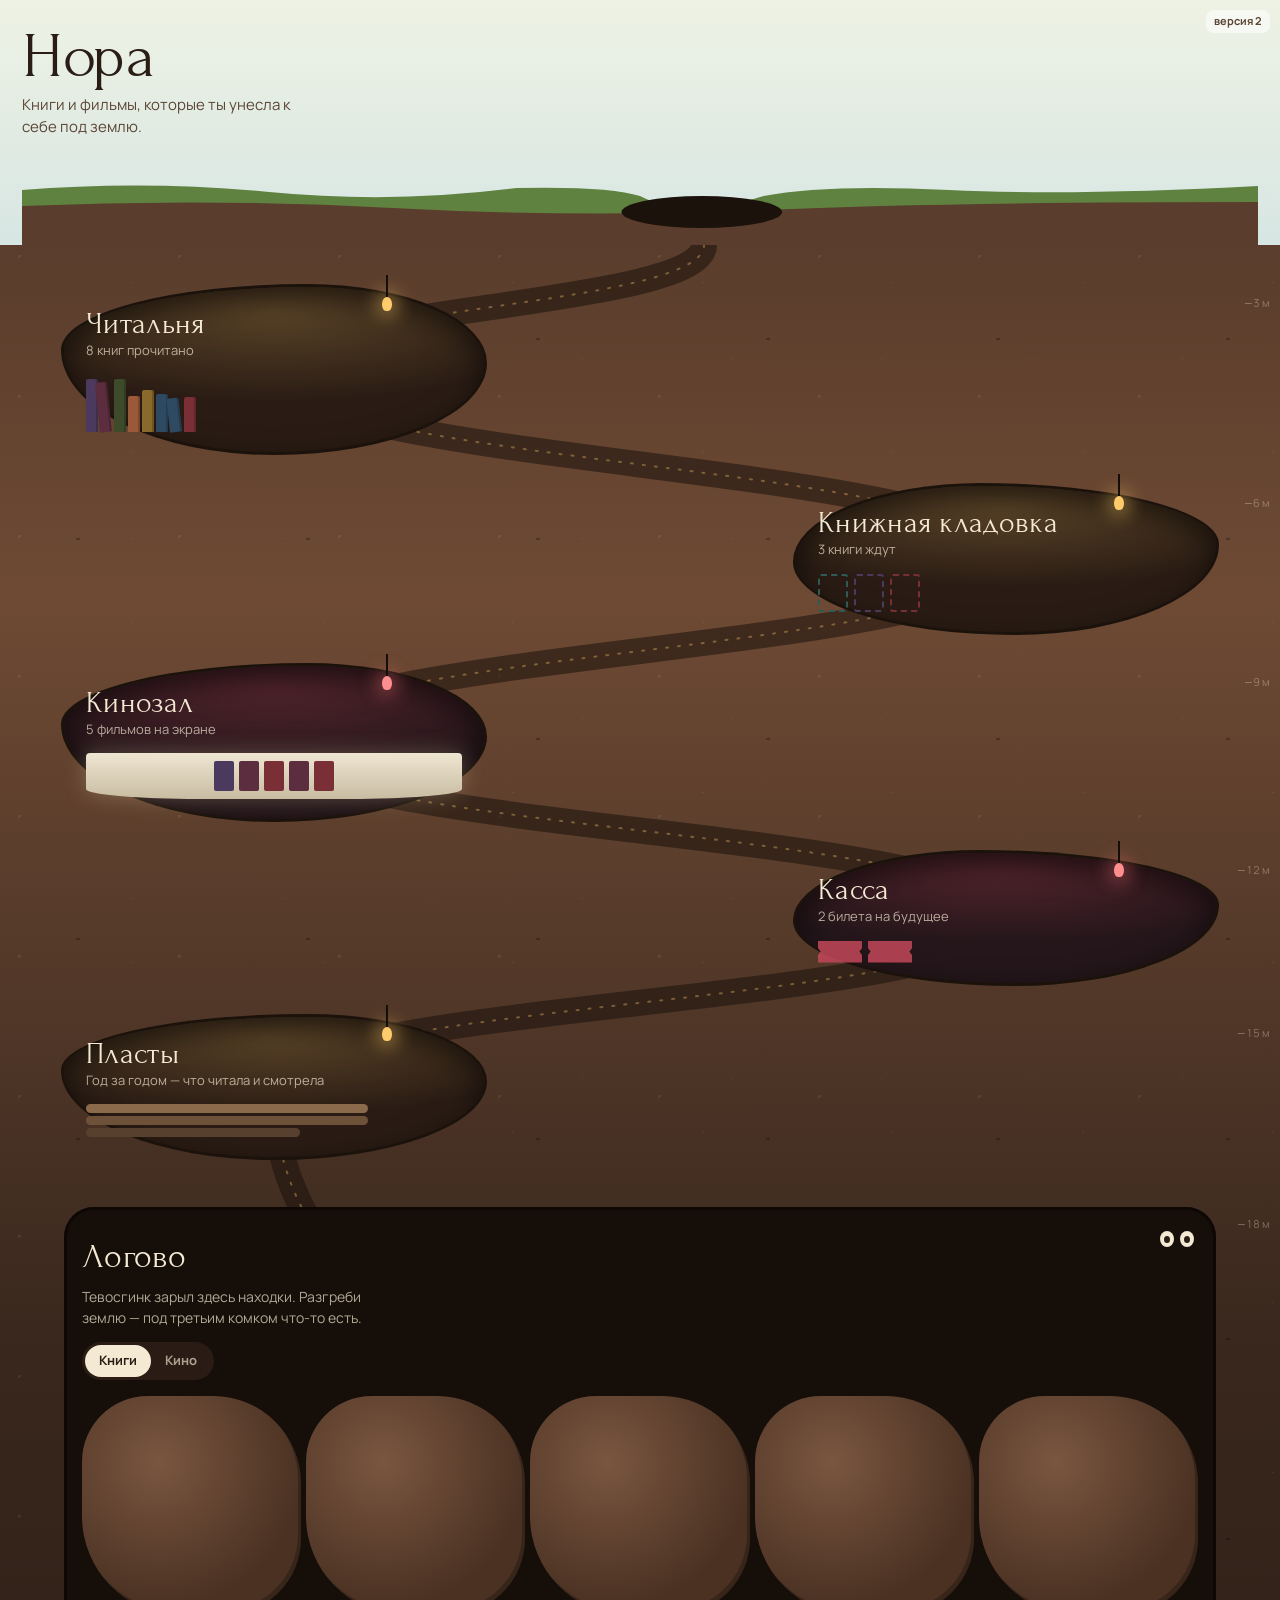
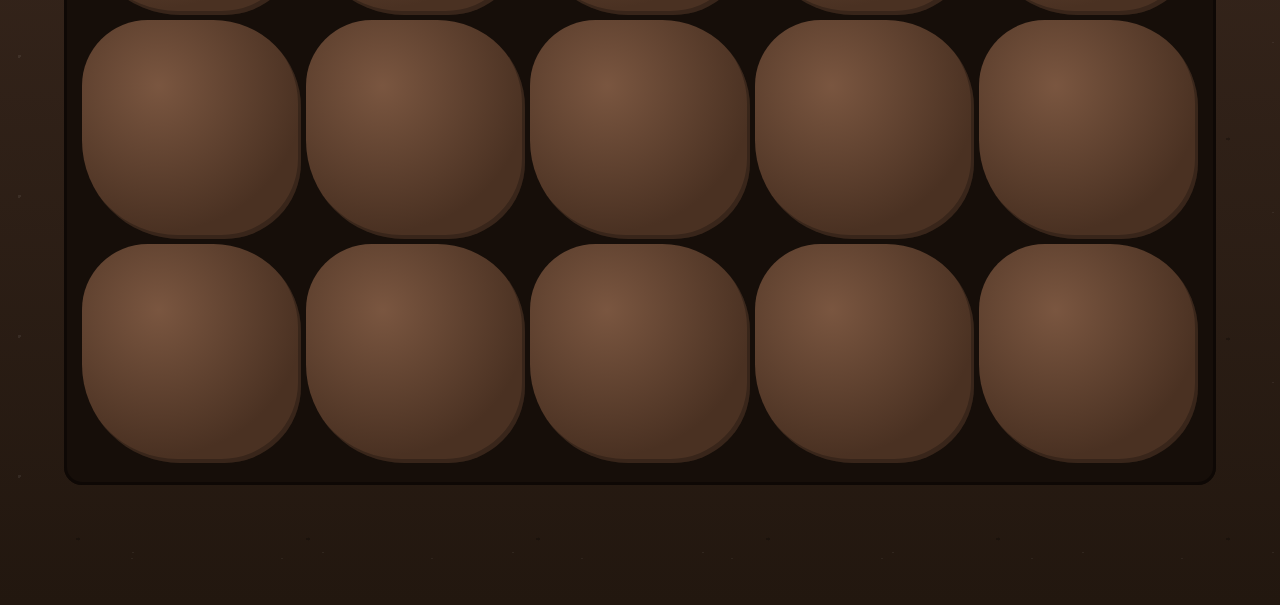
==== v2/index.html @ cdf0bb3c "Пробная вторая версия «Норы» (папка v2, удаляется целиком) Co-Authored-By: Claude Opus 5.5 <noreply@" ====
<!doctype html>
<html lang="ru">
<head>
<meta charset="utf-8">
<meta name="viewport" content="width=device-width,initial-scale=1,viewport-fit=cover">
<title>Нора — вторая версия</title>
<script src="https://telegram.org/js/telegram-web-app.js"></script>
<!--
  ВТОРАЯ ВЕРСИЯ «НОРЫ» — отдельный пробный вид.
  Вся версия живёт в папке v2/ и ничего не берёт из основного приложения, кроме шрифтов.
  Если не понравится — просто удалить папку v2 целиком.
-->
<style>
@font-face{font-family:'Forum';font-display:swap;src:url(../fonts/forum-cyrillic-400-normal.woff2) format('woff2');unicode-range:U+0301,U+0400-045F,U+0490-0491,U+04B0-04B1,U+2116}
@font-face{font-family:'Forum';font-display:swap;src:url(../fonts/forum-latin-400-normal.woff2) format('woff2');unicode-range:U+0000-00FF,U+2000-206F}
@font-face{font-family:'Manrope';font-weight:400;font-display:swap;src:url(../fonts/manrope-cyrillic-400-normal.woff2) format('woff2');unicode-range:U+0400-045F}
@font-face{font-family:'Manrope';font-weight:400;font-display:swap;src:url(../fonts/manrope-latin-400-normal.woff2) format('woff2');unicode-range:U+0000-00FF,U+2000-206F}
@font-face{font-family:'Manrope';font-weight:600;font-display:swap;src:url(../fonts/manrope-cyrillic-600-normal.woff2) format('woff2');unicode-range:U+0400-045F}
@font-face{font-family:'Manrope';font-weight:600;font-display:swap;src:url(../fonts/manrope-latin-600-normal.woff2) format('woff2');unicode-range:U+0000-00FF,U+2000-206F}
@font-face{font-family:'Manrope';font-weight:700;font-display:swap;src:url(../fonts/manrope-cyrillic-700-normal.woff2) format('woff2');unicode-range:U+0400-045F}
@font-face{font-family:'Manrope';font-weight:700;font-display:swap;src:url(../fonts/manrope-latin-700-normal.woff2) format('woff2');unicode-range:U+0000-00FF,U+2000-206F}

:root{
  --sky:#D7E6E3; --sky2:#EEF2E4; --grass:#5F8240; --grass2:#7FA155;
  --top:#5A3D2C; --clay:#6E4A34; --loam:#3A281E; --deep:#22170F;
  --lamp:#FFCB6B; --paper:#F4E9D3; --ink:#2A1D16; --ink2:#5C4636; --mute:#8C7461;
  --moss:#7C9A55; --reel:#C2475A; --line:rgba(244,233,211,.18);
}
*{box-sizing:border-box}
html,body{margin:0;background:var(--deep);color:var(--paper)}
body{font-family:'Manrope',system-ui,sans-serif;font-size:15px;line-height:1.5;-webkit-tap-highlight-color:transparent;overflow-x:hidden}
button{font:inherit;color:inherit;cursor:pointer}
button:focus-visible{outline:2px solid var(--lamp);outline-offset:3px}
h1,h2,h3{font-family:'Forum',Georgia,serif;font-weight:400;margin:0;letter-spacing:.01em}

/* ---------- поверхность ---------- */
.surface{position:relative;padding:calc(28px + env(safe-area-inset-top,0px)) 22px 0;background:linear-gradient(var(--sky2),var(--sky));color:var(--ink);overflow:hidden}
.surface h1{font-size:64px;line-height:.9}
.surface p{margin:8px 0 0;max-width:30ch;color:var(--ink2)}
.hole{position:relative;height:96px;margin-top:10px}
.hole svg{position:absolute;left:0;right:0;bottom:-1px;width:100%;height:100%}

/* ---------- грунт и тоннель ---------- */
.soil{position:relative;padding:8px 0 120px;background:
  radial-gradient(3px 3px at 12% 8%,rgba(255,255,255,.07) 50%,transparent 51%),
  radial-gradient(2px 2px at 70% 22%,rgba(255,255,255,.06) 50%,transparent 51%),
  radial-gradient(4px 3px at 34% 47%,rgba(0,0,0,.25) 50%,transparent 51%),
  radial-gradient(2px 2px at 88% 63%,rgba(255,255,255,.05) 50%,transparent 51%),
  linear-gradient(var(--top) 0,var(--clay) 18%,var(--loam) 55%,var(--deep) 100%);
  background-size:160px 140px,190px 170px,230px 200px,150px 180px,100% 100%}
.tunnel{position:absolute;inset:0;width:100%;height:100%;pointer-events:none}
.tunnel path{fill:none;stroke:#1B120C;stroke-width:26;stroke-linecap:round;opacity:.55}
.tunnel path.glow{stroke:var(--lamp);stroke-width:2;stroke-dasharray:2 10;opacity:.35}
.depth{position:absolute;right:10px;font-size:11px;color:rgba(244,233,211,.35);font-variant-numeric:tabular-nums}

.room{position:relative;display:block;width:min(84%,420px);margin:34px 0;border:none;padding:22px 22px 20px;text-align:left;color:var(--paper);
  background:radial-gradient(120% 90% at 50% 15%,rgba(255,203,107,.22),transparent 60%),#2A1C14;
  border-radius:58% 42% 50% 50% / 38% 46% 54% 62%;box-shadow:inset 0 10px 30px rgba(0,0,0,.55),0 0 0 3px #1B120C}
.room:nth-of-type(odd){margin-left:5%}
.room:nth-of-type(even){margin-left:auto;margin-right:5%;border-radius:44% 56% 48% 52% / 52% 40% 60% 48%}
.room:active{transform:scale(.985)}
.room h2{font-size:30px;line-height:1}
.room .sub{font-size:13px;color:rgba(244,233,211,.7);margin-top:2px}
.lamp{position:absolute;top:10px;right:22%;width:10px;height:14px;border-radius:50% 50% 45% 45%;background:var(--lamp);box-shadow:0 0 18px 6px rgba(255,203,107,.45)}
.lamp::before{content:"";position:absolute;left:4px;top:-22px;width:2px;height:22px;background:#140D08}
.room.films{background:radial-gradient(120% 90% at 50% 15%,rgba(194,71,90,.28),transparent 60%),#24161A}
.room.films .lamp{background:#FF8E8E;box-shadow:0 0 18px 6px rgba(255,120,120,.4)}

/* содержимое комнат в миниатюре */
.pile{display:flex;align-items:flex-end;gap:2px;height:58px;margin-top:14px}
.pile i{display:block;width:12px;border-radius:2px 2px 0 0;box-shadow:inset -2px 0 0 rgba(0,0,0,.2)}
.pile i:nth-child(5n+2){transform:rotate(-6deg);transform-origin:bottom}
.crates{display:flex;gap:6px;margin-top:14px}
.crates i{display:block;width:30px;height:38px;border-radius:3px;border:2px dashed rgba(244,233,211,.35)}
.screen{margin-top:14px;height:46px;border-radius:4px 4px 30% 30%/4px 4px 10px 10px;background:linear-gradient(#EFE6D2,#C8BCA2);box-shadow:0 0 22px rgba(255,236,190,.25);display:flex;align-items:center;justify-content:center;gap:5px}
.screen i{display:block;width:20px;height:30px;border-radius:2px}
.tickets{display:flex;gap:6px;margin-top:14px}
.tickets i{display:block;width:44px;height:22px;background:var(--reel);opacity:.85;clip-path:polygon(0 0,100% 0,100% 35%,94% 50%,100% 65%,100% 100%,0 100%,0 65%,6% 50%,0 35%)}
.strata{margin-top:14px;display:grid;gap:3px}
.strata i{display:block;height:9px;border-radius:5px}

/* ---------- логово / раскопки ---------- */
.den{position:relative;margin:50px 5% 0;padding:24px 18px 22px;border-radius:30px 30px 18px 18px;background:#160E09;box-shadow:inset 0 0 0 3px #0E0805}
.den h2{font-size:34px}
.den p{margin:4px 0 0;color:rgba(244,233,211,.7);font-size:14px;max-width:34ch}
.dig-mode{display:inline-flex;margin-top:14px;border-radius:20px;background:#2A1C14;padding:3px}
.dig-mode button{border:none;background:none;padding:6px 14px;border-radius:17px;font-size:13px;font-weight:700;color:rgba(244,233,211,.65)}
.dig-mode button.on{background:var(--paper);color:var(--ink)}
.ground{display:grid;grid-template-columns:repeat(5,1fr);gap:5px;margin-top:16px}
.clod{aspect-ratio:1;border:none;border-radius:30% 40% 35% 45%;background:radial-gradient(circle at 35% 30%,#7A5640,#4A3122 70%);box-shadow:inset -3px -4px 0 rgba(0,0,0,.25);transition:transform .2s,opacity .35s}
.clod:active{transform:scale(.9)}
.clod.gone{opacity:0;transform:scale(.4) rotate(25deg);pointer-events:none}
.eyes{position:absolute;right:22px;top:24px;display:flex;gap:6px}
.eyes span{width:14px;height:16px;border-radius:50%;background:var(--paper);position:relative;animation:blink 5s infinite}
.eyes span::after{content:"";position:absolute;width:6px;height:7px;border-radius:50%;background:var(--ink);left:4px;top:5px}
@keyframes blink{0%,92%,100%{transform:scaleY(1)}95%{transform:scaleY(.1)}}
.find{margin-top:16px;border-radius:14px;background:var(--paper);color:var(--ink);padding:16px;display:none}
.find.on{display:block;animation:rise .45s cubic-bezier(.2,1.4,.4,1)}
@keyframes rise{from{transform:translateY(30px);opacity:0}to{transform:none;opacity:1}}
.find .k{font-size:12px;color:var(--mute);font-weight:600}
.find h3{font-size:26px;line-height:1.1;margin-top:4px}
.find .who{color:var(--ink2);font-size:14px}
.find .why{margin-top:8px;font-size:14px}
.row{display:flex;gap:8px;margin-top:14px;flex-wrap:wrap}
.btn{border:none;border-radius:12px;padding:11px 14px;font-weight:700;font-size:14px;background:var(--ink);color:var(--paper);flex:1}
.btn.ghost{background:transparent;color:var(--ink);box-shadow:inset 0 0 0 1.5px var(--ink)}

/* ---------- открытая комната ---------- */
.inside{position:fixed;inset:0;z-index:20;background:#1E140E;color:var(--paper);overflow-y:auto;clip-path:circle(0 at var(--cx,50%) var(--cy,50%));transition:clip-path .5s cubic-bezier(.6,0,.3,1);padding:calc(18px + env(safe-area-inset-top,0px)) 20px 60px}
.inside.on{clip-path:circle(150% at var(--cx,50%) var(--cy,50%))}
.inside.films{background:#1D1215}
.back{border:none;background:none;color:var(--lamp);font-weight:700;padding:6px 0;font-size:14px}
.inside h2{font-size:46px;line-height:1;margin-top:10px}
.inside .sub{color:rgba(244,233,211,.65);margin-top:4px}
.items{margin-top:20px;display:grid;gap:10px}
.item{display:flex;gap:14px;align-items:center;border:none;width:100%;text-align:left;background:rgba(244,233,211,.06);border-radius:12px;padding:10px;color:var(--paper)}
.item .c{flex:none;width:40px;height:58px;border-radius:3px;display:flex;align-items:flex-end;justify-content:center;padding-bottom:5px;font-family:'Forum',serif;font-size:10px;color:rgba(255,255,255,.85)}
.item b{display:block;font-weight:600;line-height:1.25}
.item small{color:rgba(244,233,211,.6)}
.item .r{margin-left:auto;font-family:'Forum',serif;font-size:24px;color:var(--lamp);flex:none}
.add{display:flex;gap:8px;margin-top:18px}
.add input{flex:1;min-width:0;border:none;border-radius:12px;padding:12px 14px;font:inherit;background:rgba(244,233,211,.1);color:var(--paper)}
.add input::placeholder{color:rgba(244,233,211,.45)}
.add button{border:none;border-radius:12px;padding:0 16px;background:var(--lamp);color:var(--ink);font-weight:700}
.years{margin-top:22px;display:grid;gap:8px}
.year{border-radius:12px;padding:12px 14px;display:flex;justify-content:space-between;align-items:baseline;gap:10px}
.year b{font-family:'Forum',serif;font-size:28px;font-weight:400}
.year span{font-size:13px;opacity:.85;text-align:right}
.toast{position:fixed;left:50%;bottom:calc(24px + env(safe-area-inset-bottom,0px));transform:translate(-50%,40px);opacity:0;background:var(--paper);color:var(--ink);padding:10px 16px;border-radius:12px;font-weight:600;font-size:14px;transition:.3s;z-index:40;max-width:86vw;text-align:center}
.toast.on{transform:translate(-50%,0);opacity:1}
.v2tag{position:fixed;right:10px;top:calc(10px + env(safe-area-inset-top,0px));z-index:5;font-size:11px;font-weight:700;color:var(--ink2);background:rgba(255,255,255,.55);padding:3px 8px;border-radius:8px}
@media (prefers-reduced-motion:reduce){*{animation:none!important;transition:none!important}}
</style>
</head>
<body>
<span class="v2tag">версия 2</span>

<header class="surface">
  <h1>Нора</h1>
  <p>Книги и фильмы, которые ты унесла к себе под землю.</p>
  <div class="hole"><svg viewBox="0 0 400 96" preserveAspectRatio="none" aria-hidden="true">
    <path d="M0 40 Q40 30 80 42 T160 38 Q190 36 200 46 Q215 70 240 46 Q260 34 300 40 T400 36 V96 H0Z" fill="var(--grass)"/>
    <path d="M0 56 Q60 48 120 58 T240 60 T400 52 V96 H0Z" fill="var(--top)"/>
    <ellipse cx="220" cy="62" rx="26" ry="16" fill="#1B120C"/>
  </svg></div>
</header>

<main class="soil" id="soil">
  <svg class="tunnel" id="tunnel" aria-hidden="true"></svg>
  <button class="room" data-room="read"><span class="lamp"></span><h2>Читальня</h2><div class="sub" id="readSub"></div><div class="pile" id="readPile"></div></button>
  <button class="room" data-room="wantB"><span class="lamp"></span><h2>Книжная кладовка</h2><div class="sub" id="wantBSub"></div><div class="crates" id="wantBMini"></div></button>
  <button class="room films" data-room="seen"><span class="lamp"></span><h2>Кинозал</h2><div class="sub" id="seenSub"></div><div class="screen" id="seenMini"></div></button>
  <button class="room films" data-room="wantF"><span class="lamp"></span><h2>Касса</h2><div class="sub" id="wantFSub"></div><div class="tickets" id="wantFMini"></div></button>
  <button class="room" data-room="strata"><span class="lamp"></span><h2>Пласты</h2><div class="sub">Год за годом — что читала и смотрела</div><div class="strata" id="strataMini"></div></button>

  <section class="den" aria-label="Логово Тевосгинка">
    <div class="eyes" aria-hidden="true"><span></span><span></span></div>
    <h2>Логово</h2>
    <p>Тевосгинк зарыл здесь находки. Разгреби землю — под третьим комком что-то есть.</p>
    <div class="dig-mode" role="tablist"><button data-dig="book" class="on">Книги</button><button data-dig="film">Кино</button></div>
    <div class="ground" id="ground"></div>
    <div class="find" id="find"></div>
  </section>
</main>

<div class="inside" id="inside" role="dialog" aria-modal="true"></div>
<div class="toast" id="toast"></div>

<script>
const TG=window.Telegram&&Telegram.WebApp&&Telegram.WebApp.initData?Telegram.WebApp:null;
if(TG){try{TG.ready();TG.expand();TG.setHeaderColor&&TG.setHeaderColor("#EEF2E4");TG.setBackgroundColor&&TG.setBackgroundColor("#22170F")}catch(e){}}
const $=s=>document.querySelector(s);
const esc=s=>String(s??"").replace(/[&<>"]/g,c=>({"&":"&amp;","<":"&lt;",">":"&gt;",'"':"&quot;"}[c]));
const haptic=t=>{try{TG&&TG.HapticFeedback.impactOccurred(t||"light")}catch(e){}};
const toast=t=>{const el=$("#toast");el.textContent=t;el.classList.add("on");clearTimeout(toast.t);toast.t=setTimeout(()=>el.classList.remove("on"),2000)};
const COLORS=["#3F5D3A","#7A2E35","#2E4A63","#8A6A2C","#4C3A5E","#2F5B57","#9A5A3A","#5C2C3F","#3E4B2A"];
const col=s=>{let h=0;for(const ch of s)h=(h*31+ch.charCodeAt(0))>>>0;return COLORS[h%COLORS.length]};

// ---------- пример данных (отдельно от основного приложения) ----------
const SAMPLE={
  read:[{t:"Анна Каренина",a:"Лев Толстой",y:2024,r:10},{t:"Грозовой перевал",a:"Эмили Бронте",y:2024,r:9},{t:"Тонкая работа",a:"Сара Уотерс",y:2025,r:9},
        {t:"Норвежский лес",a:"Харуки Мураками",y:2025,r:7},{t:"Убийство в «Восточном экспрессе»",a:"Агата Кристи",y:2025,r:8},{t:"Правда о деле Гарри Квеберта",a:"Жоэль Диккер",y:2026,r:8},
        {t:"Преступление и наказание",a:"Фёдор Достоевский",y:2026,r:10},{t:"Ребекка",a:"Дафна дю Морье",y:2026,r:8}],
  wantB:[{t:"Тайная история",a:"Донна Тартт"},{t:"Сто лет одиночества",a:"Габриэль Гарсиа Маркес"},{t:"Маленькая жизнь",a:"Ханья Янагихара"}],
  seen:[{t:"Унесённые призраками",a:"Хаяо Миядзаки",y:2024,r:10},{t:"Паразиты",a:"Пон Чжун Хо",y:2025,r:9},{t:"Сталкер",a:"Андрей Тарковский",y:2025,r:9},
        {t:"Идеальные дни",a:"Вим Вендерс",y:2026,r:8},{t:"Анатомия падения",a:"Жюстин Трие",y:2026,r:8}],
  wantF:[{t:"Солнце моё",a:"Шарлотта Уэллс"},{t:"Прошлые жизни",a:"Селин Сон"}]
};
const POOL={
  book:[{t:"Дом, в котором…",a:"Мариам Петросян",w:"Если хочется пропасть в другом мире на месяц."},{t:"Ночь нежна",a:"Фрэнсис Скотт Фицджеральд",w:"Красиво и грустно, как вечер на Ривьере."},
        {t:"Лавр",a:"Евгений Водолазкин",w:"Тихая большая книга о любви и вине."},{t:"Джейн Эйр",a:"Шарлотта Бронте",w:"Раз «Грозовой перевал» на десятку — сестра не подведёт."},
        {t:"Бархатные коготки",a:"Сара Уотерс",w:"Ещё Уотерс: викторианский Лондон и смелая героиня."},{t:"Кафка на пляже",a:"Харуки Мураками",w:"Мураками постраннее «Норвежского леса»."},
        {t:"Исчезновение Стефани Мейлер",a:"Жоэль Диккер",w:"Новая загадка от автора «Гарри Квеберта»."},{t:"Мастер и Маргарита",a:"Михаил Булгаков",w:"Чтобы перечитывать каждые пять лет."}],
  film:[{t:"Ходячий замок",a:"Хаяо Миядзаки",w:"Ещё один вечер у Миядзаки."},{t:"Воспоминания о убийстве",a:"Пон Чжун Хо",w:"Ранний Пон Чжун Хо — мрачный и смешной."},
        {t:"Солярис",a:"Андрей Тарковский",w:"Раз «Сталкер» зашёл — следующий шаг."},{t:"Аритмия",a:"Борис Хлебников",w:"Честное русское кино без пафоса."},
        {t:"Дрянь в рубашке",a:"Се Сунь",w:"В России не выходил — тайваньская комедия о взрослении."},{t:"Портрет девушки в огне",a:"Селин Сьямма",w:"Медленно, красиво, на долгую память."}]
};
let D;try{D=JSON.parse(localStorage.getItem("nora2"))}catch(e){}
if(!D||!D.read)D=JSON.parse(JSON.stringify(SAMPLE));
const save=()=>{try{localStorage.setItem("nora2",JSON.stringify(D))}catch(e){}};

// ---------- миниатюры комнат ----------
const plural=(n,a,b,c)=>{const m=n%10,h=n%100;return m===1&&h!==11?a:m>=2&&m<=4&&(h<12||h>14)?b:c};
function draw(){
  $("#readSub").textContent=D.read.length+" "+plural(D.read.length,"книга","книги","книг")+" прочитано";
  $("#readPile").innerHTML=D.read.map(b=>`<i style="height:${34+((b.t.length*7)%24)}px;background:${col(b.t)}"></i>`).join("");
  $("#wantBSub").textContent=D.wantB.length?D.wantB.length+" "+plural(D.wantB.length,"книга ждёт","книги ждут","книг ждут"):"Пусто — загляни в логово";
  $("#wantBMini").innerHTML=D.wantB.slice(0,6).map(b=>`<i style="border-color:${col(b.t)}"></i>`).join("");
  $("#seenSub").textContent=D.seen.length+" "+plural(D.seen.length,"фильм","фильма","фильмов")+" на экране";
  $("#seenMini").innerHTML=D.seen.slice(0,6).map(f=>`<i style="background:${col(f.t)}"></i>`).join("");
  $("#wantFSub").textContent=D.wantF.length?D.wantF.length+" "+plural(D.wantF.length,"билет","билета","билетов")+" на будущее":"Билетов пока нет";
  $("#wantFMini").innerHTML=D.wantF.slice(0,5).map(()=>`<i></i>`).join("");
  const ys=years();$("#strataMini").innerHTML=ys.map((y,i)=>`<i style="background:${["#8A6A4A","#6E5139","#57402E","#43311F"][i%4]};width:${30+Math.min(70,(y.b.length+y.f.length)*9)}%"></i>`).join("");
  requestAnimationFrame(tunnel);
}
function years(){const m={};D.read.forEach(b=>{(m[b.y]=m[b.y]||{y:b.y,b:[],f:[]}).b.push(b)});D.seen.forEach(f=>{(m[f.y]=m[f.y]||{y:f.y,b:[],f:[]}).f.push(f)});return Object.values(m).sort((a,b)=>b.y-a.y)}

// тоннель, соединяющий комнаты
function tunnel(){const soil=$("#soil"),svg=$("#tunnel"),r0=soil.getBoundingClientRect();
  const pts=[[r0.width*.55,0],...[...document.querySelectorAll(".room,.den")].map(el=>{const r=el.getBoundingClientRect();return [r.left-r0.left+r.width/2,r.top-r0.top+r.height/2]})];
  let d=`M${pts[0][0]} ${pts[0][1]}`;for(let i=1;i<pts.length;i++){const [x0,y0]=pts[i-1],[x1,y1]=pts[i],my=(y0+y1)/2;d+=` C${x0} ${my},${x1} ${my},${x1} ${y1}`}
  svg.setAttribute("viewBox",`0 0 ${r0.width} ${r0.height}`);svg.innerHTML=`<path d="${d}"/><path class="glow" d="${d}"/>`;
  [...soil.querySelectorAll(".depth")].forEach(x=>x.remove());
  document.querySelectorAll(".room,.den").forEach((el,i)=>{const s=document.createElement("span");s.className="depth";s.style.top=(el.offsetTop+8)+"px";s.textContent=`−${(i+1)*3} м`;soil.appendChild(s)})}
addEventListener("resize",()=>requestAnimationFrame(tunnel));

// ---------- комнаты изнутри ----------
const ROOMS={
  read:{h:"Читальня",sub:"Всё, что прочитано",films:false,list:"read",ph:"Название прочитанной книги"},
  wantB:{h:"Книжная кладовка",sub:"Что прочитать дальше",films:false,list:"wantB",ph:"Какую книгу отложить"},
  seen:{h:"Кинозал",sub:"Всё, что посмотрено",films:true,list:"seen",ph:"Название фильма"},
  wantF:{h:"Касса",sub:"Билеты на фильмы, которые хочется посмотреть",films:true,list:"wantF",ph:"Какой фильм отложить"},
  strata:{h:"Пласты",sub:"Чем глубже — тем раньше",films:false}
};
let openRoom=null;
function itemHTML(x,i,key){return `<button class="item" data-i="${i}" data-l="${key}"><span class="c" style="background:${col(x.t)}">${esc(x.t.slice(0,1))}</span><span><b>${esc(x.t)}</b><small>${esc(x.a||"")}</small></span>${x.r!=null?`<span class="r">${x.r}</span>`:""}</button>`}
function roomHTML(key){const R=ROOMS[key];
  if(key==="strata")return `<button class="back" data-close>← Наверх</button><h2>${R.h}</h2><div class="sub">${R.sub}</div><div class="years">${years().map((y,i)=>`<div class="year" style="background:${["#6E5139","#57402E","#43311F","#33251A"][i%4]}"><b>${y.y}</b><span>${y.b.length} ${plural(y.b.length,"книга","книги","книг")}, ${y.f.length} ${plural(y.f.length,"фильм","фильма","фильмов")}</span></div>`).join("")}</div>`;
  const L=D[R.list];
  return `<button class="back" data-close>← Наверх</button><h2>${R.h}</h2><div class="sub">${R.sub}</div>
    <form class="add" data-add="${key}"><input placeholder="${R.ph}" aria-label="${R.ph}"><button>Добавить</button></form>
    <p class="sub" style="font-size:13px;margin-top:14px">${R.list==="read"||R.list==="seen"?"Нажми на строку, чтобы поменять оценку.":"Нажми на строку, когда прочитаешь или посмотришь — она переедет в соседнюю комнату."}</p><div class="items">${L.map((x,i)=>itemHTML(x,i,R.list)).join("")||`<p class="sub">Здесь пока пусто. Добавь первое или раскопай что-нибудь в логове.</p>`}</div>`}
function openR(key,from){const el=$("#inside"),R=ROOMS[key];openRoom=key;
  if(from){const r=from.getBoundingClientRect();el.style.setProperty("--cx",(r.left+r.width/2)+"px");el.style.setProperty("--cy",(r.top+r.height/2)+"px")}
  el.classList.toggle("films",!!R.films);el.innerHTML=roomHTML(key);el.scrollTop=0;requestAnimationFrame(()=>el.classList.add("on"));document.body.style.overflow="hidden";haptic();
  if(TG&&TG.BackButton){TG.BackButton.show()}}
function closeR(){const el=$("#inside");el.classList.remove("on");openRoom=null;document.body.style.overflow="";if(TG&&TG.BackButton)TG.BackButton.hide()}
if(TG&&TG.BackButton)TG.BackButton.onClick(closeR);
document.addEventListener("click",e=>{const r=e.target.closest(".room");if(r){openR(r.dataset.room,r);return}
  if(e.target.closest("[data-close]")){closeR();return}
  const it=e.target.closest(".item");if(it){const L=D[it.dataset.l],x=L[+it.dataset.i];
    if(it.dataset.l==="wantB"||it.dataset.l==="wantF"){const to=it.dataset.l==="wantB"?"read":"seen";const r=prompt?null:null;
      L.splice(+it.dataset.i,1);D[to].unshift({...x,y:new Date().getFullYear(),r:null});save();draw();$("#inside").innerHTML=roomHTML(openRoom);toast(`«${x.t}» — ${to==="read"?"прочитано":"посмотрено"}`);haptic("medium")}
    else{const n=x.r==null?8:(x.r+1)%11;x.r=n;save();draw();$("#inside").innerHTML=roomHTML(openRoom);haptic()}}});
document.addEventListener("submit",e=>{const f=e.target.closest("[data-add]");if(!f)return;e.preventDefault();const v=f.querySelector("input").value.trim();if(!v)return;
  const R=ROOMS[f.dataset.add];const x={t:v.charAt(0).toUpperCase()+v.slice(1),a:""};if(R.list==="read"||R.list==="seen"){x.y=new Date().getFullYear();x.r=null}
  D[R.list].unshift(x);save();draw();$("#inside").innerHTML=roomHTML(openRoom);toast("Добавлено");haptic("medium")});

// ---------- раскопки ----------
let digKind="book",dug=0,target=0;
function ground(){dug=0;target=2+Math.floor(Math.random()*3);$("#find").classList.remove("on");$("#ground").innerHTML=Array.from({length:15},(_,i)=>`<button class="clod" data-c="${i}" aria-label="Разгрести"></button>`).join("")}
function pick(){const have=new Set([...D.read,...D.wantB,...D.seen,...D.wantF].map(x=>x.t));const p=POOL[digKind].filter(x=>!have.has(x.t));return p.length?p[Math.floor(Math.random()*p.length)]:null}
document.addEventListener("click",e=>{const c=e.target.closest(".clod");if(!c)return;c.classList.add("gone");haptic("rigid");dug++;
  if(dug===target){const x=pick(),f=$("#find");
    f.innerHTML=x?`<div class="k">${digKind==="book"?"Книга":"Фильм"} из-под земли</div><h3>${esc(x.t)}</h3><div class="who">${esc(x.a)}</div><div class="why">${esc(x.w)}</div>
      <div class="row"><button class="btn" data-keep>${digKind==="book"?"В кладовку":"Взять билет"}</button><button class="btn ghost" data-bury>Закопать обратно</button></div>`
      :`<h3>Всё уже раскопано</h3><div class="why">Ты забрала все находки этого раздела.</div>`;
    f.classList.add("on");f._x=x;haptic("heavy")}});
document.addEventListener("click",e=>{const f=$("#find");
  if(e.target.closest("[data-keep]")){const x=f._x;(digKind==="book"?D.wantB:D.wantF).unshift({t:x.t,a:x.a});save();draw();toast(`«${x.t}» ${digKind==="book"?"в кладовке":"— билет взят"}`);ground()}
  if(e.target.closest("[data-bury]")){toast("Закопано. Копай дальше");ground()}
  const m=e.target.closest("[data-dig]");if(m){digKind=m.dataset.dig;document.querySelectorAll("[data-dig]").forEach(b=>b.classList.toggle("on",b===m));ground()}});

draw();ground();
document.fonts&&document.fonts.ready.then(()=>requestAnimationFrame(tunnel));
</script>
</body>
</html>
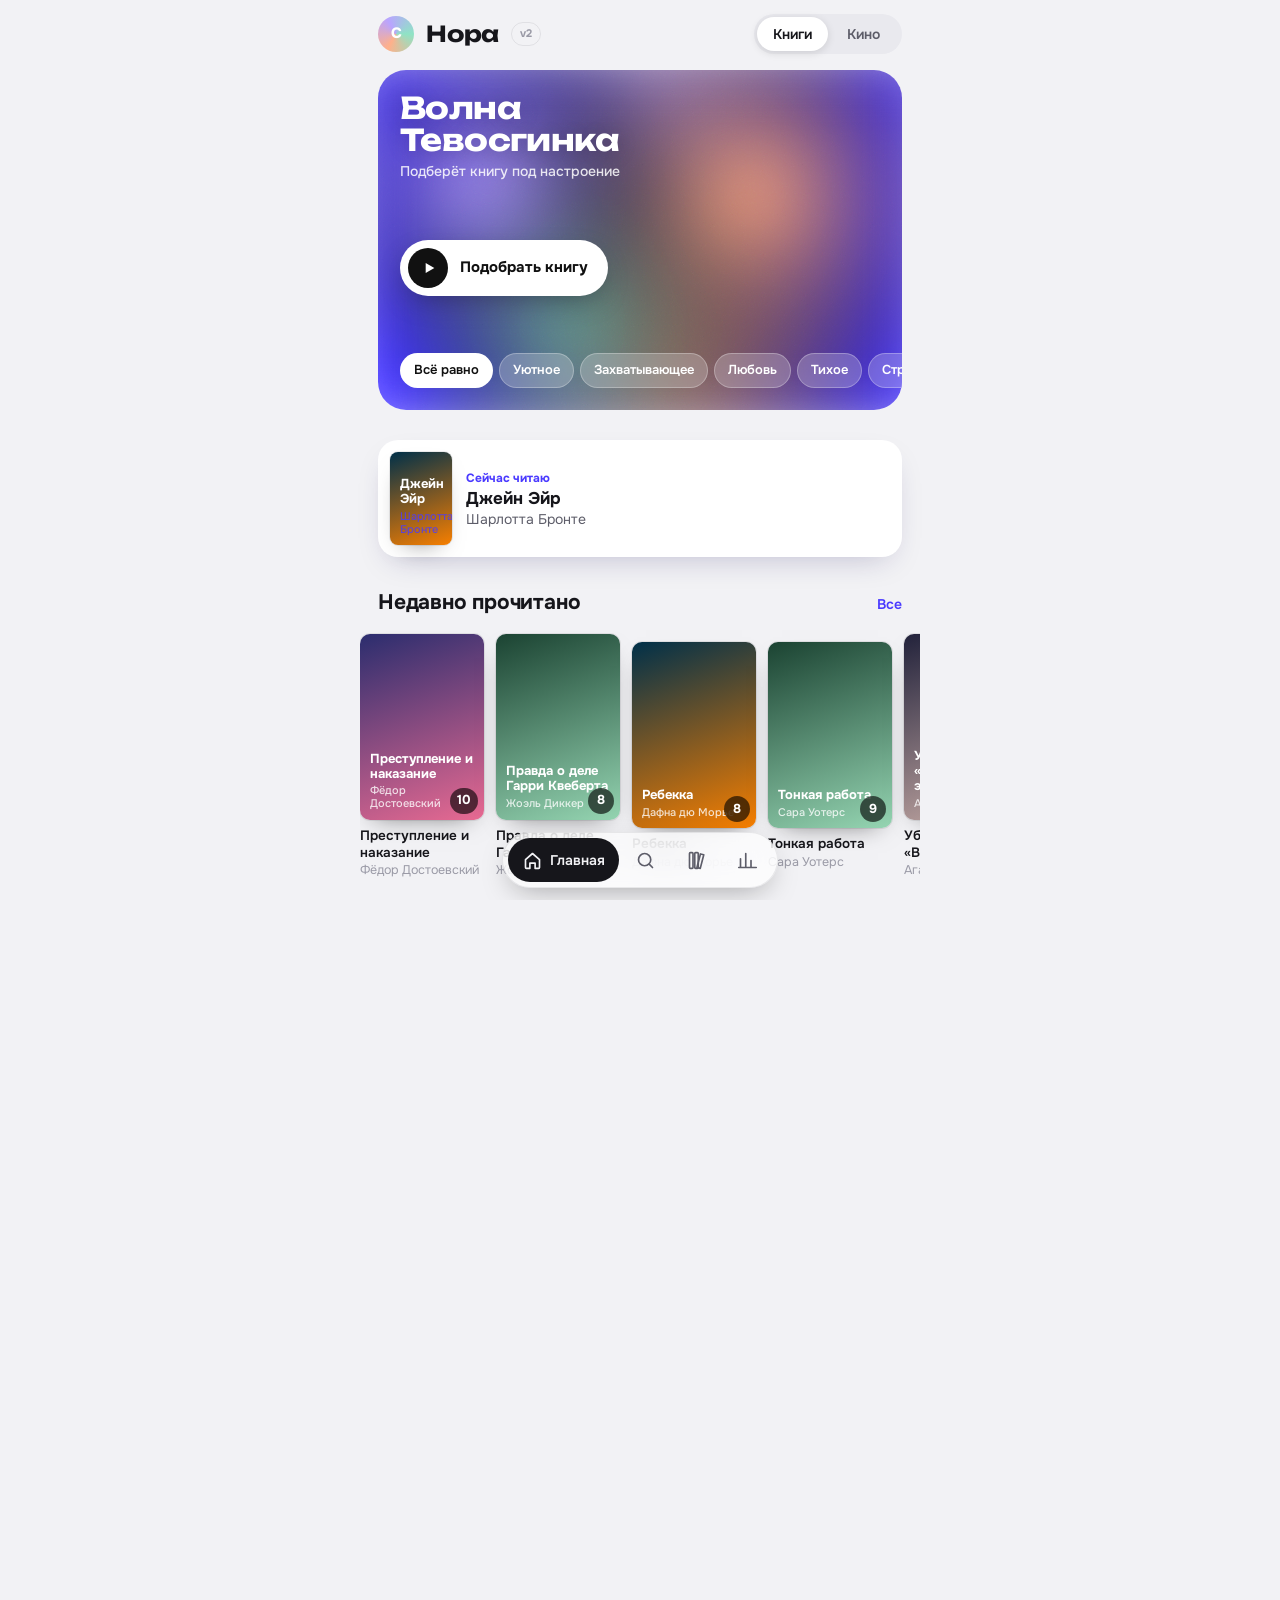
==== commit 21388fbc: "v2: современный вид — волна, обложки, бенто, стеклянный таббар Co-Authored-By: Claude Opus 5.5 <nore" ====
--- a/v2/index.html
+++ b/v2/index.html
@@ -6,273 +6,405 @@
 <title>Нора — вторая версия</title>
 <script src="https://telegram.org/js/telegram-web-app.js"></script>
 <!--
-  ВТОРАЯ ВЕРСИЯ «НОРЫ» — отдельный пробный вид.
-  Вся версия живёт в папке v2/ и ничего не берёт из основного приложения, кроме шрифтов.
-  Если не понравится — просто удалить папку v2 целиком.
+  ВТОРАЯ ВЕРСИЯ «НОРЫ» — пробный вид.
+  Живёт только в папке v2/ и ничего не трогает в основном приложении.
+  Не понравится — удалить папку v2 целиком.
 -->
+<link rel="preconnect" href="https://fonts.googleapis.com"><link rel="preconnect" href="https://fonts.gstatic.com" crossorigin>
+<link href="https://fonts.googleapis.com/css2?family=Onest:wght@400;500;600;700;800&family=Unbounded:wght@500;700&display=swap" rel="stylesheet">
 <style>
-@font-face{font-family:'Forum';font-display:swap;src:url(../fonts/forum-cyrillic-400-normal.woff2) format('woff2');unicode-range:U+0301,U+0400-045F,U+0490-0491,U+04B0-04B1,U+2116}
-@font-face{font-family:'Forum';font-display:swap;src:url(../fonts/forum-latin-400-normal.woff2) format('woff2');unicode-range:U+0000-00FF,U+2000-206F}
-@font-face{font-family:'Manrope';font-weight:400;font-display:swap;src:url(../fonts/manrope-cyrillic-400-normal.woff2) format('woff2');unicode-range:U+0400-045F}
-@font-face{font-family:'Manrope';font-weight:400;font-display:swap;src:url(../fonts/manrope-latin-400-normal.woff2) format('woff2');unicode-range:U+0000-00FF,U+2000-206F}
-@font-face{font-family:'Manrope';font-weight:600;font-display:swap;src:url(../fonts/manrope-cyrillic-600-normal.woff2) format('woff2');unicode-range:U+0400-045F}
-@font-face{font-family:'Manrope';font-weight:600;font-display:swap;src:url(../fonts/manrope-latin-600-normal.woff2) format('woff2');unicode-range:U+0000-00FF,U+2000-206F}
-@font-face{font-family:'Manrope';font-weight:700;font-display:swap;src:url(../fonts/manrope-cyrillic-700-normal.woff2) format('woff2');unicode-range:U+0400-045F}
-@font-face{font-family:'Manrope';font-weight:700;font-display:swap;src:url(../fonts/manrope-latin-700-normal.woff2) format('woff2');unicode-range:U+0000-00FF,U+2000-206F}
-
 :root{
-  --sky:#D7E6E3; --sky2:#EEF2E4; --grass:#5F8240; --grass2:#7FA155;
-  --top:#5A3D2C; --clay:#6E4A34; --loam:#3A281E; --deep:#22170F;
-  --lamp:#FFCB6B; --paper:#F4E9D3; --ink:#2A1D16; --ink2:#5C4636; --mute:#8C7461;
-  --moss:#7C9A55; --reel:#C2475A; --line:rgba(244,233,211,.18);
+  --bg:#F2F2F5; --surf:#FFFFFF; --surf2:#E9E9EE; --ink:#16161B; --ink2:#5D5D69; --ink3:#9A9AA6; --line:rgba(22,22,27,.08);
+  --acc:#4A3AFF; --acc-ink:#FFFFFF;
+  --w1:#FFB08A; --w2:#B9A4FF; --w3:#8FE3C5; --w4:#4A3AFF;
+  --glass:rgba(255,255,255,.72); --shadow:0 12px 32px -14px rgba(30,20,90,.28);
+  --r-xl:28px; --r-l:20px; --r-m:14px;
+}
+body.films{
+  --bg:#000000; --surf:#141417; --surf2:#1F1F24; --ink:#F5F5F7; --ink2:#A9A9B5; --ink3:#6C6C78; --line:rgba(255,255,255,.08);
+  --acc:#FF3D63; --acc-ink:#FFFFFF;
+  --w1:#FF3D63; --w2:#FFB23B; --w3:#6B3BFF; --w4:#1E1BFF;
+  --glass:rgba(24,24,28,.72); --shadow:0 14px 36px -14px rgba(0,0,0,.8);
 }
 *{box-sizing:border-box}
-html,body{margin:0;background:var(--deep);color:var(--paper)}
-body{font-family:'Manrope',system-ui,sans-serif;font-size:15px;line-height:1.5;-webkit-tap-highlight-color:transparent;overflow-x:hidden}
-button{font:inherit;color:inherit;cursor:pointer}
-button:focus-visible{outline:2px solid var(--lamp);outline-offset:3px}
-h1,h2,h3{font-family:'Forum',Georgia,serif;font-weight:400;margin:0;letter-spacing:.01em}
-
-/* ---------- поверхность ---------- */
-.surface{position:relative;padding:calc(28px + env(safe-area-inset-top,0px)) 22px 0;background:linear-gradient(var(--sky2),var(--sky));color:var(--ink);overflow:hidden}
-.surface h1{font-size:64px;line-height:.9}
-.surface p{margin:8px 0 0;max-width:30ch;color:var(--ink2)}
-.hole{position:relative;height:96px;margin-top:10px}
-.hole svg{position:absolute;left:0;right:0;bottom:-1px;width:100%;height:100%}
-
-/* ---------- грунт и тоннель ---------- */
-.soil{position:relative;padding:8px 0 120px;background:
-  radial-gradient(3px 3px at 12% 8%,rgba(255,255,255,.07) 50%,transparent 51%),
-  radial-gradient(2px 2px at 70% 22%,rgba(255,255,255,.06) 50%,transparent 51%),
-  radial-gradient(4px 3px at 34% 47%,rgba(0,0,0,.25) 50%,transparent 51%),
-  radial-gradient(2px 2px at 88% 63%,rgba(255,255,255,.05) 50%,transparent 51%),
-  linear-gradient(var(--top) 0,var(--clay) 18%,var(--loam) 55%,var(--deep) 100%);
-  background-size:160px 140px,190px 170px,230px 200px,150px 180px,100% 100%}
-.tunnel{position:absolute;inset:0;width:100%;height:100%;pointer-events:none}
-.tunnel path{fill:none;stroke:#1B120C;stroke-width:26;stroke-linecap:round;opacity:.55}
-.tunnel path.glow{stroke:var(--lamp);stroke-width:2;stroke-dasharray:2 10;opacity:.35}
-.depth{position:absolute;right:10px;font-size:11px;color:rgba(244,233,211,.35);font-variant-numeric:tabular-nums}
-
-.room{position:relative;display:block;width:min(84%,420px);margin:34px 0;border:none;padding:22px 22px 20px;text-align:left;color:var(--paper);
-  background:radial-gradient(120% 90% at 50% 15%,rgba(255,203,107,.22),transparent 60%),#2A1C14;
-  border-radius:58% 42% 50% 50% / 38% 46% 54% 62%;box-shadow:inset 0 10px 30px rgba(0,0,0,.55),0 0 0 3px #1B120C}
-.room:nth-of-type(odd){margin-left:5%}
-.room:nth-of-type(even){margin-left:auto;margin-right:5%;border-radius:44% 56% 48% 52% / 52% 40% 60% 48%}
-.room:active{transform:scale(.985)}
-.room h2{font-size:30px;line-height:1}
-.room .sub{font-size:13px;color:rgba(244,233,211,.7);margin-top:2px}
-.lamp{position:absolute;top:10px;right:22%;width:10px;height:14px;border-radius:50% 50% 45% 45%;background:var(--lamp);box-shadow:0 0 18px 6px rgba(255,203,107,.45)}
-.lamp::before{content:"";position:absolute;left:4px;top:-22px;width:2px;height:22px;background:#140D08}
-.room.films{background:radial-gradient(120% 90% at 50% 15%,rgba(194,71,90,.28),transparent 60%),#24161A}
-.room.films .lamp{background:#FF8E8E;box-shadow:0 0 18px 6px rgba(255,120,120,.4)}
-
-/* содержимое комнат в миниатюре */
-.pile{display:flex;align-items:flex-end;gap:2px;height:58px;margin-top:14px}
-.pile i{display:block;width:12px;border-radius:2px 2px 0 0;box-shadow:inset -2px 0 0 rgba(0,0,0,.2)}
-.pile i:nth-child(5n+2){transform:rotate(-6deg);transform-origin:bottom}
-.crates{display:flex;gap:6px;margin-top:14px}
-.crates i{display:block;width:30px;height:38px;border-radius:3px;border:2px dashed rgba(244,233,211,.35)}
-.screen{margin-top:14px;height:46px;border-radius:4px 4px 30% 30%/4px 4px 10px 10px;background:linear-gradient(#EFE6D2,#C8BCA2);box-shadow:0 0 22px rgba(255,236,190,.25);display:flex;align-items:center;justify-content:center;gap:5px}
-.screen i{display:block;width:20px;height:30px;border-radius:2px}
-.tickets{display:flex;gap:6px;margin-top:14px}
-.tickets i{display:block;width:44px;height:22px;background:var(--reel);opacity:.85;clip-path:polygon(0 0,100% 0,100% 35%,94% 50%,100% 65%,100% 100%,0 100%,0 65%,6% 50%,0 35%)}
-.strata{margin-top:14px;display:grid;gap:3px}
-.strata i{display:block;height:9px;border-radius:5px}
-
-/* ---------- логово / раскопки ---------- */
-.den{position:relative;margin:50px 5% 0;padding:24px 18px 22px;border-radius:30px 30px 18px 18px;background:#160E09;box-shadow:inset 0 0 0 3px #0E0805}
-.den h2{font-size:34px}
-.den p{margin:4px 0 0;color:rgba(244,233,211,.7);font-size:14px;max-width:34ch}
-.dig-mode{display:inline-flex;margin-top:14px;border-radius:20px;background:#2A1C14;padding:3px}
-.dig-mode button{border:none;background:none;padding:6px 14px;border-radius:17px;font-size:13px;font-weight:700;color:rgba(244,233,211,.65)}
-.dig-mode button.on{background:var(--paper);color:var(--ink)}
-.ground{display:grid;grid-template-columns:repeat(5,1fr);gap:5px;margin-top:16px}
-.clod{aspect-ratio:1;border:none;border-radius:30% 40% 35% 45%;background:radial-gradient(circle at 35% 30%,#7A5640,#4A3122 70%);box-shadow:inset -3px -4px 0 rgba(0,0,0,.25);transition:transform .2s,opacity .35s}
-.clod:active{transform:scale(.9)}
-.clod.gone{opacity:0;transform:scale(.4) rotate(25deg);pointer-events:none}
-.eyes{position:absolute;right:22px;top:24px;display:flex;gap:6px}
-.eyes span{width:14px;height:16px;border-radius:50%;background:var(--paper);position:relative;animation:blink 5s infinite}
-.eyes span::after{content:"";position:absolute;width:6px;height:7px;border-radius:50%;background:var(--ink);left:4px;top:5px}
-@keyframes blink{0%,92%,100%{transform:scaleY(1)}95%{transform:scaleY(.1)}}
-.find{margin-top:16px;border-radius:14px;background:var(--paper);color:var(--ink);padding:16px;display:none}
-.find.on{display:block;animation:rise .45s cubic-bezier(.2,1.4,.4,1)}
-@keyframes rise{from{transform:translateY(30px);opacity:0}to{transform:none;opacity:1}}
-.find .k{font-size:12px;color:var(--mute);font-weight:600}
-.find h3{font-size:26px;line-height:1.1;margin-top:4px}
-.find .who{color:var(--ink2);font-size:14px}
-.find .why{margin-top:8px;font-size:14px}
-.row{display:flex;gap:8px;margin-top:14px;flex-wrap:wrap}
-.btn{border:none;border-radius:12px;padding:11px 14px;font-weight:700;font-size:14px;background:var(--ink);color:var(--paper);flex:1}
-.btn.ghost{background:transparent;color:var(--ink);box-shadow:inset 0 0 0 1.5px var(--ink)}
-
-/* ---------- открытая комната ---------- */
-.inside{position:fixed;inset:0;z-index:20;background:#1E140E;color:var(--paper);overflow-y:auto;clip-path:circle(0 at var(--cx,50%) var(--cy,50%));transition:clip-path .5s cubic-bezier(.6,0,.3,1);padding:calc(18px + env(safe-area-inset-top,0px)) 20px 60px}
-.inside.on{clip-path:circle(150% at var(--cx,50%) var(--cy,50%))}
-.inside.films{background:#1D1215}
-.back{border:none;background:none;color:var(--lamp);font-weight:700;padding:6px 0;font-size:14px}
-.inside h2{font-size:46px;line-height:1;margin-top:10px}
-.inside .sub{color:rgba(244,233,211,.65);margin-top:4px}
-.items{margin-top:20px;display:grid;gap:10px}
-.item{display:flex;gap:14px;align-items:center;border:none;width:100%;text-align:left;background:rgba(244,233,211,.06);border-radius:12px;padding:10px;color:var(--paper)}
-.item .c{flex:none;width:40px;height:58px;border-radius:3px;display:flex;align-items:flex-end;justify-content:center;padding-bottom:5px;font-family:'Forum',serif;font-size:10px;color:rgba(255,255,255,.85)}
-.item b{display:block;font-weight:600;line-height:1.25}
-.item small{color:rgba(244,233,211,.6)}
-.item .r{margin-left:auto;font-family:'Forum',serif;font-size:24px;color:var(--lamp);flex:none}
-.add{display:flex;gap:8px;margin-top:18px}
-.add input{flex:1;min-width:0;border:none;border-radius:12px;padding:12px 14px;font:inherit;background:rgba(244,233,211,.1);color:var(--paper)}
-.add input::placeholder{color:rgba(244,233,211,.45)}
-.add button{border:none;border-radius:12px;padding:0 16px;background:var(--lamp);color:var(--ink);font-weight:700}
-.years{margin-top:22px;display:grid;gap:8px}
-.year{border-radius:12px;padding:12px 14px;display:flex;justify-content:space-between;align-items:baseline;gap:10px}
-.year b{font-family:'Forum',serif;font-size:28px;font-weight:400}
-.year span{font-size:13px;opacity:.85;text-align:right}
-.toast{position:fixed;left:50%;bottom:calc(24px + env(safe-area-inset-bottom,0px));transform:translate(-50%,40px);opacity:0;background:var(--paper);color:var(--ink);padding:10px 16px;border-radius:12px;font-weight:600;font-size:14px;transition:.3s;z-index:40;max-width:86vw;text-align:center}
-.toast.on{transform:translate(-50%,0);opacity:1}
-.v2tag{position:fixed;right:10px;top:calc(10px + env(safe-area-inset-top,0px));z-index:5;font-size:11px;font-weight:700;color:var(--ink2);background:rgba(255,255,255,.55);padding:3px 8px;border-radius:8px}
+html,body{margin:0;background:var(--bg);color:var(--ink);transition:background .5s,color .5s}
+body{font-family:'Onest',system-ui,sans-serif;font-size:15px;line-height:1.45;-webkit-tap-highlight-color:transparent;-webkit-font-smoothing:antialiased}
+button{font:inherit;color:inherit;cursor:pointer;border:none;background:none;padding:0}
+button:focus-visible,input:focus-visible{outline:2px solid var(--acc);outline-offset:2px}
+img{display:block}
+.wrap{max-width:560px;margin:0 auto;padding:0 18px calc(110px + env(safe-area-inset-bottom,0px))}
+.page{display:none}.page.on{display:block;animation:pg .35s ease}
+@keyframes pg{from{opacity:0;transform:translateY(8px)}to{opacity:1;transform:none}}
+
+/* верх */
+.top{display:flex;align-items:center;gap:12px;padding:calc(14px + env(safe-area-inset-top,0px)) 0 12px}
+.ava{width:36px;height:36px;border-radius:50%;background:conic-gradient(from 210deg,var(--w1),var(--w2),var(--w3),var(--w1));display:grid;place-items:center;font-weight:800;color:#fff;font-size:15px}
+.top h1{font-family:'Unbounded',sans-serif;font-weight:700;font-size:22px;margin:0;letter-spacing:-.01em}
+.top .sp{flex:1}
+.seg{position:relative;display:inline-grid;grid-template-columns:1fr 1fr;background:var(--surf2);border-radius:999px;padding:3px}
+.seg button{position:relative;z-index:1;padding:7px 16px;border-radius:999px;font-weight:600;font-size:14px;color:var(--ink2);transition:color .3s}
+.seg button.on{color:var(--ink)}
+.seg i{position:absolute;top:3px;bottom:3px;left:3px;width:calc(50% - 3px);border-radius:999px;background:var(--surf);box-shadow:0 2px 8px rgba(0,0,0,.12);transition:transform .45s cubic-bezier(.3,1.4,.5,1)}
+body.films .seg i{transform:translateX(100%)}
+
+/* волна */
+.wave{position:relative;height:340px;border-radius:var(--r-xl);overflow:hidden;background:var(--surf);isolation:isolate;margin-top:4px}
+.wave canvas{position:absolute;inset:0;width:100%;height:100%;filter:blur(28px) saturate(1.15);transform:scale(1.15)}
+.wave::after{content:"";position:absolute;inset:0;background:url("data:image/svg+xml,%3Csvg xmlns='http://www.w3.org/2000/svg' width='160' height='160'%3E%3Cfilter id='n'%3E%3CfeTurbulence baseFrequency='.9' numOctaves='2'/%3E%3C/filter%3E%3Crect width='160' height='160' filter='url(%23n)' opacity='.09'/%3E%3C/svg%3E");mix-blend-mode:overlay;pointer-events:none}
+.wave-in{position:relative;z-index:1;height:100%;display:flex;flex-direction:column;justify-content:space-between;padding:22px}
+.wave h2{font-family:'Unbounded',sans-serif;font-size:30px;line-height:1.05;margin:0;color:#fff;letter-spacing:-.02em;text-shadow:0 2px 20px rgba(0,0,0,.18);max-width:11ch}
+.wave .who{color:rgba(255,255,255,.85);font-weight:500;font-size:14px;margin-top:6px}
+.play{display:flex;align-items:center;gap:12px;align-self:flex-start;background:#fff;color:#111;border-radius:999px;padding:8px 20px 8px 8px;font-weight:700;font-size:15px;box-shadow:0 10px 30px -10px rgba(0,0,0,.4);transition:transform .2s}
+.play:active{transform:scale(.96)}
+.play b{width:40px;height:40px;border-radius:50%;background:#111;display:grid;place-items:center}
+.play b svg{width:16px;height:16px;fill:#fff;margin-left:2px}
+.moods{display:flex;gap:6px;overflow-x:auto;scrollbar-width:none;margin:0 -22px;padding:0 22px}
+.moods::-webkit-scrollbar{display:none}
+.moods button{flex:none;padding:7px 13px;border-radius:999px;background:rgba(255,255,255,.22);color:#fff;font-weight:600;font-size:13px;backdrop-filter:blur(10px);-webkit-backdrop-filter:blur(10px);border:1px solid rgba(255,255,255,.28)}
+.moods button.on{background:#fff;color:#111}
+
+/* находка */
+.pick{display:none;margin-top:12px;background:var(--surf);border-radius:var(--r-l);padding:14px;box-shadow:var(--shadow);gap:14px}
+.pick.on{display:flex;animation:pop .5s cubic-bezier(.2,1.3,.4,1)}
+@keyframes pop{from{opacity:0;transform:translateY(18px) scale(.97)}to{opacity:1;transform:none}}
+.pick .cv{width:96px;flex:none}
+.pick-t{min-width:0;display:flex;flex-direction:column}
+.pick-t small{color:var(--ink3);font-weight:600;font-size:12px}
+.pick-t h3{margin:2px 0 0;font-size:19px;line-height:1.15;font-weight:700}
+.pick-t .a{color:var(--ink2);font-size:14px}
+.pick-t p{margin:8px 0 0;font-size:13.5px;color:var(--ink2)}
+.acts{display:flex;gap:6px;margin-top:auto;padding-top:10px;flex-wrap:wrap}
+.chipb{padding:8px 12px;border-radius:999px;background:var(--surf2);font-weight:600;font-size:13px}
+.chipb.pri{background:var(--acc);color:var(--acc-ink)}
+
+/* секции */
+.sec{margin-top:30px}
+.sec-h{display:flex;align-items:baseline;justify-content:space-between;gap:10px;margin-bottom:12px}
+.sec-h h3{margin:0;font-size:21px;font-weight:700;letter-spacing:-.01em}
+.sec-h button{color:var(--acc);font-weight:600;font-size:14px}
+.rail{display:flex;gap:12px;overflow-x:auto;scroll-snap-type:x mandatory;scrollbar-width:none;margin:0 -18px;padding:4px 18px 8px}
+.rail::-webkit-scrollbar{display:none}
+.tile{flex:none;width:124px;scroll-snap-align:start;text-align:left}
+.tile .ti{margin-top:8px;font-weight:600;font-size:13.5px;line-height:1.25;display:-webkit-box;-webkit-line-clamp:2;-webkit-box-orient:vertical;overflow:hidden}
+.tile .ta{font-size:12.5px;color:var(--ink3);white-space:nowrap;overflow:hidden;text-overflow:ellipsis}
+
+/* обложки */
+.cv{position:relative;aspect-ratio:2/3;border-radius:10px;overflow:hidden;background:var(--surf2);box-shadow:0 10px 24px -14px rgba(0,0,0,.55),0 0 0 1px var(--line)}
+.cv img{width:100%;height:100%;object-fit:cover;opacity:0;transition:opacity .4s}
+.cv img.ok{opacity:1}
+.cv .gen{position:absolute;inset:0;display:flex;flex-direction:column;justify-content:flex-end;padding:10px;color:#fff;font-weight:700;font-size:13px;line-height:1.15}
+.cv .gen small{font-weight:500;opacity:.8;font-size:11px;margin-top:3px}
+.cv .rt{position:absolute;right:6px;bottom:6px;min-width:26px;height:26px;padding:0 7px;border-radius:13px;background:rgba(0,0,0,.62);backdrop-filter:blur(8px);-webkit-backdrop-filter:blur(8px);color:#fff;font-weight:700;font-size:13px;display:grid;place-items:center}
+
+/* сейчас */
+.now{display:flex;gap:14px;align-items:center;background:var(--surf);border-radius:var(--r-l);padding:12px;width:100%;text-align:left;box-shadow:var(--shadow)}
+.now .cv{width:62px;flex:none;border-radius:8px}
+.now small{color:var(--acc);font-weight:700;font-size:12px}
+.now b{display:block;font-size:17px;line-height:1.2}
+.now span{color:var(--ink2);font-size:14px}
+
+/* бенто итогов */
+.bento{display:grid;grid-template-columns:1fr 1fr;gap:10px}
+.bx{background:var(--surf);border-radius:var(--r-l);padding:16px;min-height:120px;position:relative;overflow:hidden;display:flex;flex-direction:column;justify-content:space-between}
+.bx.big{grid-row:span 2;background:var(--acc);color:var(--acc-ink)}
+.bx.wide{grid-column:span 2;min-height:0}
+.bx .n{font-family:'Unbounded',sans-serif;font-weight:700;font-size:44px;line-height:1;letter-spacing:-.03em}
+.bx.big .n{font-size:84px}
+.bx .l{font-size:13.5px;font-weight:600;opacity:.75}
+.bx .vv{font-size:18px;font-weight:700;line-height:1.2}
+.bars{display:grid;gap:7px;margin-top:10px}
+.bar{display:grid;grid-template-columns:92px 1fr 22px;align-items:center;gap:8px;font-size:13px}
+.bar i{display:block;height:8px;border-radius:4px;background:var(--acc)}
+.bar span:last-child{text-align:right;color:var(--ink3)}
+.covers-fan{display:flex;margin-top:10px}
+.covers-fan .cv{width:44px;margin-right:-14px;border:2px solid var(--surf)}
+
+/* коллекция */
+.filters{display:flex;gap:8px;margin:6px 0 14px;overflow-x:auto;scrollbar-width:none}
+.filters button{flex:none;padding:8px 14px;border-radius:999px;background:var(--surf);font-weight:600;font-size:14px;color:var(--ink2);box-shadow:0 0 0 1px var(--line) inset}
+.filters button.on{background:var(--ink);color:var(--bg)}
+.grid{display:grid;grid-template-columns:repeat(3,1fr);gap:16px 12px}
+.grid .tile{width:auto}
+.h-big{font-family:'Unbounded',sans-serif;font-size:30px;font-weight:700;letter-spacing:-.02em;margin:8px 0 4px}
+.lead{color:var(--ink2);margin:0 0 14px}
+
+/* поиск */
+.sbox{display:flex;align-items:center;gap:10px;background:var(--surf);border-radius:var(--r-m);padding:0 14px;height:50px;box-shadow:0 0 0 1px var(--line) inset}
+.sbox svg{width:20px;height:20px;stroke:var(--ink3);fill:none;stroke-width:2;flex:none}
+.sbox input{flex:1;min-width:0;border:none;background:none;font:inherit;font-size:16px;color:var(--ink);outline:none}
+.res{margin-top:12px;display:grid;gap:6px}
+.ri{display:flex;gap:12px;align-items:center;padding:8px;border-radius:var(--r-m);width:100%;text-align:left}
+.ri:active{background:var(--surf2)}
+.ri .cv{width:46px;flex:none;border-radius:6px}
+.ri b{display:block;font-weight:600;line-height:1.25}
+.ri span{font-size:13px;color:var(--ink3)}
+.ri .add{margin-left:auto;flex:none;width:34px;height:34px;border-radius:50%;background:var(--surf2);display:grid;place-items:center;font-size:20px;font-weight:500;color:var(--acc)}
+.hint{color:var(--ink3);font-size:14px;margin-top:14px}
+
+/* таббар */
+.tabbar{position:fixed;left:50%;bottom:calc(12px + env(safe-area-inset-bottom,0px));transform:translateX(-50%);z-index:30;display:flex;gap:2px;padding:6px;border-radius:999px;background:var(--glass);backdrop-filter:blur(20px) saturate(1.6);-webkit-backdrop-filter:blur(20px) saturate(1.6);box-shadow:0 10px 30px -10px rgba(0,0,0,.35),0 0 0 1px var(--line) inset}
+.tabbar button{display:flex;align-items:center;gap:7px;height:44px;padding:0 14px;border-radius:999px;color:var(--ink2);font-weight:600;font-size:14px;transition:background .3s,color .3s}
+.tabbar svg{width:21px;height:21px;fill:none;stroke:currentColor;stroke-width:1.9;stroke-linecap:round;stroke-linejoin:round;flex:none}
+.tabbar button span{display:none}
+.tabbar button.on{background:var(--ink);color:var(--bg)}
+.tabbar button.on span{display:inline}
+
+/* карточка */
+.det{position:fixed;inset:0;z-index:50;overflow-y:auto;background:var(--bg);transform:translateY(100%);transition:transform .5s cubic-bezier(.2,.9,.2,1);overscroll-behavior:contain}
+.det.on{transform:none}
+.det-bg{position:absolute;inset:0 0 auto 0;height:440px;overflow:hidden}
+.det-bg img{width:100%;height:100%;object-fit:cover;filter:blur(40px) saturate(1.4);transform:scale(1.4);opacity:.75}
+.det-bg::after{content:"";position:absolute;inset:0;background:linear-gradient(transparent 35%,var(--bg))}
+.det-in{position:relative;padding:calc(14px + env(safe-area-inset-top,0px)) 22px 60px;max-width:560px;margin:0 auto}
+.x{width:38px;height:38px;border-radius:50%;background:var(--glass);backdrop-filter:blur(12px);-webkit-backdrop-filter:blur(12px);display:grid;place-items:center}
+.x svg{width:18px;height:18px;stroke:var(--ink);stroke-width:2.2;fill:none}
+.det .cv{width:190px;margin:18px auto 0;border-radius:14px;box-shadow:0 30px 60px -20px rgba(0,0,0,.6)}
+.det h2{text-align:center;margin:22px 0 0;font-size:26px;line-height:1.15;font-weight:800;letter-spacing:-.02em}
+.det .da{text-align:center;color:var(--ink2);margin-top:4px}
+.rate{display:flex;gap:6px;overflow-x:auto;scrollbar-width:none;margin:22px -22px 0;padding:0 22px}
+.rate::-webkit-scrollbar{display:none}
+.rate button{flex:none;width:44px;height:44px;border-radius:50%;background:var(--surf);font-weight:700;box-shadow:0 0 0 1px var(--line) inset;transition:transform .2s}
+.rate button.on{background:var(--acc);color:var(--acc-ink);transform:scale(1.08)}
+.det .lbl{font-size:13px;font-weight:600;color:var(--ink3);margin-top:22px;text-align:center}
+.det-acts{display:grid;gap:8px;margin-top:22px}
+.bigb{height:54px;border-radius:16px;font-weight:700;font-size:16px;background:var(--surf);box-shadow:0 0 0 1px var(--line) inset}
+.bigb.pri{background:var(--acc);color:var(--acc-ink);box-shadow:none}
+.toast{position:fixed;left:50%;top:calc(14px + env(safe-area-inset-top,0px));transform:translate(-50%,-80px);z-index:60;background:var(--ink);color:var(--bg);padding:11px 18px;border-radius:999px;font-weight:600;font-size:14px;transition:transform .4s cubic-bezier(.2,1.3,.4,1);white-space:nowrap;max-width:92vw;overflow:hidden;text-overflow:ellipsis}
+.toast.on{transform:translate(-50%,0)}
+.v2{font-size:11px;font-weight:700;color:var(--ink3);border:1px solid var(--line);border-radius:999px;padding:3px 8px}
 @media (prefers-reduced-motion:reduce){*{animation:none!important;transition:none!important}}
 </style>
 </head>
 <body>
-<span class="v2tag">версия 2</span>
-
-<header class="surface">
-  <h1>Нора</h1>
-  <p>Книги и фильмы, которые ты унесла к себе под землю.</p>
-  <div class="hole"><svg viewBox="0 0 400 96" preserveAspectRatio="none" aria-hidden="true">
-    <path d="M0 40 Q40 30 80 42 T160 38 Q190 36 200 46 Q215 70 240 46 Q260 34 300 40 T400 36 V96 H0Z" fill="var(--grass)"/>
-    <path d="M0 56 Q60 48 120 58 T240 60 T400 52 V96 H0Z" fill="var(--top)"/>
-    <ellipse cx="220" cy="62" rx="26" ry="16" fill="#1B120C"/>
-  </svg></div>
-</header>
-
-<main class="soil" id="soil">
-  <svg class="tunnel" id="tunnel" aria-hidden="true"></svg>
-  <button class="room" data-room="read"><span class="lamp"></span><h2>Читальня</h2><div class="sub" id="readSub"></div><div class="pile" id="readPile"></div></button>
-  <button class="room" data-room="wantB"><span class="lamp"></span><h2>Книжная кладовка</h2><div class="sub" id="wantBSub"></div><div class="crates" id="wantBMini"></div></button>
-  <button class="room films" data-room="seen"><span class="lamp"></span><h2>Кинозал</h2><div class="sub" id="seenSub"></div><div class="screen" id="seenMini"></div></button>
-  <button class="room films" data-room="wantF"><span class="lamp"></span><h2>Касса</h2><div class="sub" id="wantFSub"></div><div class="tickets" id="wantFMini"></div></button>
-  <button class="room" data-room="strata"><span class="lamp"></span><h2>Пласты</h2><div class="sub">Год за годом — что читала и смотрела</div><div class="strata" id="strataMini"></div></button>
-
-  <section class="den" aria-label="Логово Тевосгинка">
-    <div class="eyes" aria-hidden="true"><span></span><span></span></div>
-    <h2>Логово</h2>
-    <p>Тевосгинк зарыл здесь находки. Разгреби землю — под третьим комком что-то есть.</p>
-    <div class="dig-mode" role="tablist"><button data-dig="book" class="on">Книги</button><button data-dig="film">Кино</button></div>
-    <div class="ground" id="ground"></div>
-    <div class="find" id="find"></div>
+<div class="wrap">
+  <header class="top">
+    <div class="ava" id="ava">С</div><h1>Нора</h1><span class="v2">v2</span><span class="sp"></span>
+    <div class="seg" role="tablist" aria-label="Раздел"><i></i><button data-realm="books" class="on">Книги</button><button data-realm="films">Кино</button></div>
+  </header>
+
+  <!-- Главная -->
+  <section class="page on" id="p-home">
+    <div class="wave" id="wave"><canvas id="cv"></canvas>
+      <div class="wave-in">
+        <div><h2 id="wTitle">Волна Тевосгинка</h2><div class="who" id="wSub">Подберёт книгу под настроение</div></div>
+        <div><button class="play" id="play"><b><svg viewBox="0 0 24 24"><path d="M7 4.5v15l13-7.5z"/></svg></b><span id="playT">Подобрать книгу</span></button></div>
+        <div class="moods" id="moods"></div>
+      </div>
+    </div>
+    <div class="pick" id="pick"></div>
+    <div class="sec" id="nowSec"></div>
+    <div class="sec"><div class="sec-h"><h3 id="hRecent">Недавно прочитано</h3><button data-go="col">Все</button></div><div class="rail" id="railRecent"></div></div>
+    <div class="sec"><div class="sec-h"><h3 id="hWant">Хочу прочитать</h3><button data-go="col" data-f="want">Все</button></div><div class="rail" id="railWant"></div></div>
+    <div class="sec"><div class="sec-h"><h3>Итоги года</h3><button data-go="sum">Подробнее</button></div><div class="bento" id="bentoMini"></div></div>
   </section>
-</main>
-
-<div class="inside" id="inside" role="dialog" aria-modal="true"></div>
+
+  <!-- Поиск -->
+  <section class="page" id="p-search">
+    <h2 class="h-big">Поиск</h2>
+    <label class="sbox"><svg viewBox="0 0 24 24"><circle cx="11" cy="11" r="7"/><path d="M20 20l-3.5-3.5"/></svg><input id="q" placeholder="Название или автор" autocomplete="off"></label>
+    <div class="res" id="res"></div>
+  </section>
+
+  <!-- Коллекция -->
+  <section class="page" id="p-col">
+    <h2 class="h-big" id="colH">Коллекция</h2>
+    <div class="filters" id="filters"></div>
+    <div class="grid" id="grid"></div>
+  </section>
+
+  <!-- Итоги -->
+  <section class="page" id="p-sum">
+    <h2 class="h-big">Итоги</h2>
+    <p class="lead" id="sumLead"></p>
+    <div class="bento" id="bento"></div>
+  </section>
+</div>
+
+<nav class="tabbar" id="tabbar">
+  <button data-go="home" class="on"><svg viewBox="0 0 24 24"><path d="M4 11l8-7 8 7v9a1 1 0 0 1-1 1h-4v-6H9v6H5a1 1 0 0 1-1-1z"/></svg><span>Главная</span></button>
+  <button data-go="search"><svg viewBox="0 0 24 24"><circle cx="11" cy="11" r="7"/><path d="M20 20l-3.5-3.5"/></svg><span>Поиск</span></button>
+  <button data-go="col"><svg viewBox="0 0 24 24"><rect x="4" y="3" width="4" height="18" rx="1"/><rect x="10" y="3" width="4" height="18" rx="1"/><path d="M16.5 4.5l3.8 1 -4 15.5-3.8-1z"/></svg><span>Коллекция</span></button>
+  <button data-go="sum"><svg viewBox="0 0 24 24"><path d="M4 20V10M10 20V4M16 20v-8M22 20H2"/></svg><span>Итоги</span></button>
+</nav>
+
+<div class="det" id="det" role="dialog" aria-modal="true"></div>
 <div class="toast" id="toast"></div>
 
 <script>
 const TG=window.Telegram&&Telegram.WebApp&&Telegram.WebApp.initData?Telegram.WebApp:null;
-if(TG){try{TG.ready();TG.expand();TG.setHeaderColor&&TG.setHeaderColor("#EEF2E4");TG.setBackgroundColor&&TG.setBackgroundColor("#22170F")}catch(e){}}
 const $=s=>document.querySelector(s);
 const esc=s=>String(s??"").replace(/[&<>"]/g,c=>({"&":"&amp;","<":"&lt;",">":"&gt;",'"':"&quot;"}[c]));
 const haptic=t=>{try{TG&&TG.HapticFeedback.impactOccurred(t||"light")}catch(e){}};
-const toast=t=>{const el=$("#toast");el.textContent=t;el.classList.add("on");clearTimeout(toast.t);toast.t=setTimeout(()=>el.classList.remove("on"),2000)};
-const COLORS=["#3F5D3A","#7A2E35","#2E4A63","#8A6A2C","#4C3A5E","#2F5B57","#9A5A3A","#5C2C3F","#3E4B2A"];
-const col=s=>{let h=0;for(const ch of s)h=(h*31+ch.charCodeAt(0))>>>0;return COLORS[h%COLORS.length]};
-
-// ---------- пример данных (отдельно от основного приложения) ----------
+const toast=t=>{const el=$("#toast");el.textContent=t;el.classList.add("on");clearTimeout(toast.t);toast.t=setTimeout(()=>el.classList.remove("on"),1900)};
+const plural=(n,a,b,c)=>{const m=n%10,h=n%100;return m===1&&h!==11?a:m>=2&&m<=4&&(h<12||h>14)?b:c};
+const hsh=s=>{let h=0;for(const ch of String(s))h=(h*31+ch.charCodeAt(0))>>>0;return h};
+const norm=s=>String(s||"").toLowerCase().replace(/ё/g,"е").replace(/[^a-zа-я0-9]/g,"");
+if(TG){try{TG.ready();TG.expand();const u=TG.initDataUnsafe&&TG.initDataUnsafe.user;if(u&&u.first_name)$("#ava").textContent=u.first_name[0]}catch(e){}}
+
+// ---------- пример данных ----------
+const FL=id=>"https://fantlab.ru/images/editions/big/"+id, WP=p=>"https://upload.wikimedia.org/wikipedia/en/"+p;
 const SAMPLE={
-  read:[{t:"Анна Каренина",a:"Лев Толстой",y:2024,r:10},{t:"Грозовой перевал",a:"Эмили Бронте",y:2024,r:9},{t:"Тонкая работа",a:"Сара Уотерс",y:2025,r:9},
-        {t:"Норвежский лес",a:"Харуки Мураками",y:2025,r:7},{t:"Убийство в «Восточном экспрессе»",a:"Агата Кристи",y:2025,r:8},{t:"Правда о деле Гарри Квеберта",a:"Жоэль Диккер",y:2026,r:8},
-        {t:"Преступление и наказание",a:"Фёдор Достоевский",y:2026,r:10},{t:"Ребекка",a:"Дафна дю Морье",y:2026,r:8}],
-  wantB:[{t:"Тайная история",a:"Донна Тартт"},{t:"Сто лет одиночества",a:"Габриэль Гарсиа Маркес"},{t:"Маленькая жизнь",a:"Ханья Янагихара"}],
-  seen:[{t:"Унесённые призраками",a:"Хаяо Миядзаки",y:2024,r:10},{t:"Паразиты",a:"Пон Чжун Хо",y:2025,r:9},{t:"Сталкер",a:"Андрей Тарковский",y:2025,r:9},
-        {t:"Идеальные дни",a:"Вим Вендерс",y:2026,r:8},{t:"Анатомия падения",a:"Жюстин Трие",y:2026,r:8}],
-  wantF:[{t:"Солнце моё",a:"Шарлотта Уэллс"},{t:"Прошлые жизни",a:"Селин Сон"}]
+ books:{
+  read:[
+   {t:"Преступление и наказание",a:"Фёдор Достоевский",y:1866,c:"Россия",g:"Классика",r:10,d:"2026-09",img:FL(66847)},
+   {t:"Правда о деле Гарри Квеберта",a:"Жоэль Диккер",y:2012,c:"Швейцария",g:"Детектив",r:8,d:"2026-08",img:FL(210352)},
+   {t:"Ребекка",a:"Дафна дю Морье",y:1938,c:"Англия",g:"Классика",r:8,d:"2026-06",img:FL(40302)},
+   {t:"Тонкая работа",a:"Сара Уотерс",y:2002,c:"Англия",g:"Современная проза",r:9,d:"2026-04",img:FL(40076)},
+   {t:"Убийство в «Восточном экспрессе»",a:"Агата Кристи",y:1933,c:"Англия",g:"Детектив",r:8,d:"2026-03",img:FL(390280)},
+   {t:"Норвежский лес",a:"Харуки Мураками",y:1987,c:"Япония",g:"Современная проза",r:7,d:"2026-02",img:FL(6684)},
+   {t:"Грозовой перевал",a:"Эмили Бронте",y:1847,c:"Англия",g:"Классика",r:9,d:"2026-01",img:FL(136191)},
+   {t:"Анна Каренина",a:"Лев Толстой",y:1877,c:"Россия",g:"Классика",r:10,d:"2025-11",img:FL(266824)}],
+  want:[
+   {t:"Тайная история",a:"Донна Тартт",y:1992,img:FL(136461)},{t:"Сто лет одиночества",a:"Габриэль Гарсиа Маркес",y:1967,img:FL(286489)},
+   {t:"Маленькая жизнь",a:"Ханья Янагихара",y:2015,img:FL(188925)},{t:"Мастер и Маргарита",a:"Михаил Булгаков",y:1967,img:FL(31603)}],
+  now:{t:"Джейн Эйр",a:"Шарлотта Бронте",y:1847,img:FL(446413)}
+ },
+ films:{
+  read:[
+   {t:"Идеальные дни",a:"Вим Вендерс",y:2023,c:"Япония",g:"Драма",r:9,d:"2026-09",img:WP("c/c9/Perfect_Days_poster.jpg")},
+   {t:"Анатомия падения",a:"Жюстин Трие",y:2023,c:"Франция",g:"Драма",r:8,d:"2026-07",img:WP("8/88/Anatomy_of_a_Fall_%282023%29_film_poster.jpg")},
+   {t:"Паразиты",a:"Пон Чжун Хо",y:2019,c:"Южная Корея",g:"Триллер",r:9,d:"2026-05",img:WP("5/53/Parasite_%282019_film%29.png")},
+   {t:"Сталкер",a:"Андрей Тарковский",y:1979,c:"СССР",g:"Фантастика",r:9,d:"2026-02",img:WP("d/d4/Stalker_poster.jpg")},
+   {t:"Унесённые призраками",a:"Хаяо Миядзаки",y:2001,c:"Япония",g:"Мультфильм",r:10,d:"2025-12",img:WP("d/db/Spirited_Away_Japanese_poster.png")}],
+  want:[
+   {t:"Солнце моё",a:"Шарлотта Уэллс",y:2022,img:WP("1/11/Aftersun.jpg")},{t:"Прошлые жизни",a:"Селин Сон",y:2023,img:WP("d/da/Past_Lives_film_poster.png")},
+   {t:"Сядь за руль моей машины",a:"Рюсукэ Хамагути",y:2021,img:WP("3/3d/Drive_My_Car_movie_poster.jpeg")}],
+  now:null
+ }
 };
 const POOL={
-  book:[{t:"Дом, в котором…",a:"Мариам Петросян",w:"Если хочется пропасть в другом мире на месяц."},{t:"Ночь нежна",a:"Фрэнсис Скотт Фицджеральд",w:"Красиво и грустно, как вечер на Ривьере."},
-        {t:"Лавр",a:"Евгений Водолазкин",w:"Тихая большая книга о любви и вине."},{t:"Джейн Эйр",a:"Шарлотта Бронте",w:"Раз «Грозовой перевал» на десятку — сестра не подведёт."},
-        {t:"Бархатные коготки",a:"Сара Уотерс",w:"Ещё Уотерс: викторианский Лондон и смелая героиня."},{t:"Кафка на пляже",a:"Харуки Мураками",w:"Мураками постраннее «Норвежского леса»."},
-        {t:"Исчезновение Стефани Мейлер",a:"Жоэль Диккер",w:"Новая загадка от автора «Гарри Квеберта»."},{t:"Мастер и Маргарита",a:"Михаил Булгаков",w:"Чтобы перечитывать каждые пять лет."}],
-  film:[{t:"Ходячий замок",a:"Хаяо Миядзаки",w:"Ещё один вечер у Миядзаки."},{t:"Воспоминания о убийстве",a:"Пон Чжун Хо",w:"Ранний Пон Чжун Хо — мрачный и смешной."},
-        {t:"Солярис",a:"Андрей Тарковский",w:"Раз «Сталкер» зашёл — следующий шаг."},{t:"Аритмия",a:"Борис Хлебников",w:"Честное русское кино без пафоса."},
-        {t:"Дрянь в рубашке",a:"Се Сунь",w:"В России не выходил — тайваньская комедия о взрослении."},{t:"Портрет девушки в огне",a:"Селин Сьямма",w:"Медленно, красиво, на долгую память."}]
+ books:[
+  {t:"Бархатные коготки",a:"Сара Уотерс",y:1998,img:FL(40077),m:["уютное","любовь"],w:"Ещё Уотерс — викторианский Лондон и смелая героиня."},
+  {t:"Дом, в котором…",a:"Мариам Петросян",y:2009,img:FL(40654),m:["надолго","странное"],w:"Чтобы пропасть в другом мире на месяц."},
+  {t:"Лавр",a:"Евгений Водолазкин",y:2012,img:FL(189346),m:["надолго","тихое"],w:"Тихая большая книга о любви и вине."},
+  {t:"Кафка на пляже",a:"Харуки Мураками",y:2002,img:FL(6643),m:["странное"],w:"Мураками постраннее «Норвежского леса»."},
+  {t:"Ночь нежна",a:"Фрэнсис Скотт Фицджеральд",y:1934,img:FL(62109),m:["любовь","тихое"],w:"Красиво и грустно, как вечер на Ривьере."},
+  {t:"Исчезновение Стефани Мейлер",a:"Жоэль Диккер",y:2018,img:FL(263603),m:["захватывающее"],w:"Новая загадка от автора «Гарри Квеберта»."},
+  {t:"Вторая жизнь Уве",a:"Фредрик Бакман",y:2012,img:FL(215039),m:["уютное"],w:"Смешно и тепло — на пару вечеров."}],
+ films:[
+  {t:"Ходячий замок",a:"Хаяо Миядзаки",y:2004,img:WP("a/a0/Howls-moving-castleposter.jpg"),m:["уютное"],w:"Ещё один вечер у Миядзаки."},
+  {t:"Воспоминания об убийстве",a:"Пон Чжун Хо",y:2003,img:WP("0/01/Salinui-chueok-south-korean-movie-poster-md.jpg"),m:["захватывающее"],w:"Ранний Пон Чжун Хо — мрачно и смешно."},
+  {t:"Солярис",a:"Андрей Тарковский",y:1972,img:WP("5/54/Solyaris_ussr_poster.jpg"),m:["тихое","странное"],w:"После «Сталкера» — следующий шаг."},
+  {t:"Аритмия",a:"Борис Хлебников",y:2017,img:WP("2/29/Arrhythmia_%28film%29.jpg"),m:["тихое"],w:"Честное русское кино без пафоса."},
+  {t:"Портрет девушки в огне",a:"Селин Сьямма",y:2019,img:WP("c/cb/Portrait_of_a_Lady_on_Fire.jpg"),m:["любовь"],w:"Медленно, красиво, надолго в памяти."},
+  {t:"Любовное настроение",a:"Вонг Карвай",y:2000,img:WP("4/45/In_the_Mood_for_Love_movie.jpg"),m:["любовь","тихое"],w:"Самый красивый фильм о несказанном."},
+  {t:"Опавшие листья",a:"Аки Каурисмяки",y:2023,img:WP("d/d2/Kuolleet_lehdet_Poster.jpg"),m:["уютное","тихое"],w:"Не выходил в широкий прокат в России — смешная грустная сказка."}]
 };
-let D;try{D=JSON.parse(localStorage.getItem("nora2"))}catch(e){}
-if(!D||!D.read)D=JSON.parse(JSON.stringify(SAMPLE));
-const save=()=>{try{localStorage.setItem("nora2",JSON.stringify(D))}catch(e){}};
-
-// ---------- миниатюры комнат ----------
-const plural=(n,a,b,c)=>{const m=n%10,h=n%100;return m===1&&h!==11?a:m>=2&&m<=4&&(h<12||h>14)?b:c};
-function draw(){
-  $("#readSub").textContent=D.read.length+" "+plural(D.read.length,"книга","книги","книг")+" прочитано";
-  $("#readPile").innerHTML=D.read.map(b=>`<i style="height:${34+((b.t.length*7)%24)}px;background:${col(b.t)}"></i>`).join("");
-  $("#wantBSub").textContent=D.wantB.length?D.wantB.length+" "+plural(D.wantB.length,"книга ждёт","книги ждут","книг ждут"):"Пусто — загляни в логово";
-  $("#wantBMini").innerHTML=D.wantB.slice(0,6).map(b=>`<i style="border-color:${col(b.t)}"></i>`).join("");
-  $("#seenSub").textContent=D.seen.length+" "+plural(D.seen.length,"фильм","фильма","фильмов")+" на экране";
-  $("#seenMini").innerHTML=D.seen.slice(0,6).map(f=>`<i style="background:${col(f.t)}"></i>`).join("");
-  $("#wantFSub").textContent=D.wantF.length?D.wantF.length+" "+plural(D.wantF.length,"билет","билета","билетов")+" на будущее":"Билетов пока нет";
-  $("#wantFMini").innerHTML=D.wantF.slice(0,5).map(()=>`<i></i>`).join("");
-  const ys=years();$("#strataMini").innerHTML=ys.map((y,i)=>`<i style="background:${["#8A6A4A","#6E5139","#57402E","#43311F"][i%4]};width:${30+Math.min(70,(y.b.length+y.f.length)*9)}%"></i>`).join("");
-  requestAnimationFrame(tunnel);
-}
-function years(){const m={};D.read.forEach(b=>{(m[b.y]=m[b.y]||{y:b.y,b:[],f:[]}).b.push(b)});D.seen.forEach(f=>{(m[f.y]=m[f.y]||{y:f.y,b:[],f:[]}).f.push(f)});return Object.values(m).sort((a,b)=>b.y-a.y)}
-
-// тоннель, соединяющий комнаты
-function tunnel(){const soil=$("#soil"),svg=$("#tunnel"),r0=soil.getBoundingClientRect();
-  const pts=[[r0.width*.55,0],...[...document.querySelectorAll(".room,.den")].map(el=>{const r=el.getBoundingClientRect();return [r.left-r0.left+r.width/2,r.top-r0.top+r.height/2]})];
-  let d=`M${pts[0][0]} ${pts[0][1]}`;for(let i=1;i<pts.length;i++){const [x0,y0]=pts[i-1],[x1,y1]=pts[i],my=(y0+y1)/2;d+=` C${x0} ${my},${x1} ${my},${x1} ${y1}`}
-  svg.setAttribute("viewBox",`0 0 ${r0.width} ${r0.height}`);svg.innerHTML=`<path d="${d}"/><path class="glow" d="${d}"/>`;
-  [...soil.querySelectorAll(".depth")].forEach(x=>x.remove());
-  document.querySelectorAll(".room,.den").forEach((el,i)=>{const s=document.createElement("span");s.className="depth";s.style.top=(el.offsetTop+8)+"px";s.textContent=`−${(i+1)*3} м`;soil.appendChild(s)})}
-addEventListener("resize",()=>requestAnimationFrame(tunnel));
-
-// ---------- комнаты изнутри ----------
-const ROOMS={
-  read:{h:"Читальня",sub:"Всё, что прочитано",films:false,list:"read",ph:"Название прочитанной книги"},
-  wantB:{h:"Книжная кладовка",sub:"Что прочитать дальше",films:false,list:"wantB",ph:"Какую книгу отложить"},
-  seen:{h:"Кинозал",sub:"Всё, что посмотрено",films:true,list:"seen",ph:"Название фильма"},
-  wantF:{h:"Касса",sub:"Билеты на фильмы, которые хочется посмотреть",films:true,list:"wantF",ph:"Какой фильм отложить"},
-  strata:{h:"Пласты",sub:"Чем глубже — тем раньше",films:false}
-};
-let openRoom=null;
-function itemHTML(x,i,key){return `<button class="item" data-i="${i}" data-l="${key}"><span class="c" style="background:${col(x.t)}">${esc(x.t.slice(0,1))}</span><span><b>${esc(x.t)}</b><small>${esc(x.a||"")}</small></span>${x.r!=null?`<span class="r">${x.r}</span>`:""}</button>`}
-function roomHTML(key){const R=ROOMS[key];
-  if(key==="strata")return `<button class="back" data-close>← Наверх</button><h2>${R.h}</h2><div class="sub">${R.sub}</div><div class="years">${years().map((y,i)=>`<div class="year" style="background:${["#6E5139","#57402E","#43311F","#33251A"][i%4]}"><b>${y.y}</b><span>${y.b.length} ${plural(y.b.length,"книга","книги","книг")}, ${y.f.length} ${plural(y.f.length,"фильм","фильма","фильмов")}</span></div>`).join("")}</div>`;
-  const L=D[R.list];
-  return `<button class="back" data-close>← Наверх</button><h2>${R.h}</h2><div class="sub">${R.sub}</div>
-    <form class="add" data-add="${key}"><input placeholder="${R.ph}" aria-label="${R.ph}"><button>Добавить</button></form>
-    <p class="sub" style="font-size:13px;margin-top:14px">${R.list==="read"||R.list==="seen"?"Нажми на строку, чтобы поменять оценку.":"Нажми на строку, когда прочитаешь или посмотришь — она переедет в соседнюю комнату."}</p><div class="items">${L.map((x,i)=>itemHTML(x,i,R.list)).join("")||`<p class="sub">Здесь пока пусто. Добавь первое или раскопай что-нибудь в логове.</p>`}</div>`}
-function openR(key,from){const el=$("#inside"),R=ROOMS[key];openRoom=key;
-  if(from){const r=from.getBoundingClientRect();el.style.setProperty("--cx",(r.left+r.width/2)+"px");el.style.setProperty("--cy",(r.top+r.height/2)+"px")}
-  el.classList.toggle("films",!!R.films);el.innerHTML=roomHTML(key);el.scrollTop=0;requestAnimationFrame(()=>el.classList.add("on"));document.body.style.overflow="hidden";haptic();
-  if(TG&&TG.BackButton){TG.BackButton.show()}}
-function closeR(){const el=$("#inside");el.classList.remove("on");openRoom=null;document.body.style.overflow="";if(TG&&TG.BackButton)TG.BackButton.hide()}
-if(TG&&TG.BackButton)TG.BackButton.onClick(closeR);
-document.addEventListener("click",e=>{const r=e.target.closest(".room");if(r){openR(r.dataset.room,r);return}
-  if(e.target.closest("[data-close]")){closeR();return}
-  const it=e.target.closest(".item");if(it){const L=D[it.dataset.l],x=L[+it.dataset.i];
-    if(it.dataset.l==="wantB"||it.dataset.l==="wantF"){const to=it.dataset.l==="wantB"?"read":"seen";const r=prompt?null:null;
-      L.splice(+it.dataset.i,1);D[to].unshift({...x,y:new Date().getFullYear(),r:null});save();draw();$("#inside").innerHTML=roomHTML(openRoom);toast(`«${x.t}» — ${to==="read"?"прочитано":"посмотрено"}`);haptic("medium")}
-    else{const n=x.r==null?8:(x.r+1)%11;x.r=n;save();draw();$("#inside").innerHTML=roomHTML(openRoom);haptic()}}});
-document.addEventListener("submit",e=>{const f=e.target.closest("[data-add]");if(!f)return;e.preventDefault();const v=f.querySelector("input").value.trim();if(!v)return;
-  const R=ROOMS[f.dataset.add];const x={t:v.charAt(0).toUpperCase()+v.slice(1),a:""};if(R.list==="read"||R.list==="seen"){x.y=new Date().getFullYear();x.r=null}
-  D[R.list].unshift(x);save();draw();$("#inside").innerHTML=roomHTML(openRoom);toast("Добавлено");haptic("medium")});
-
-// ---------- раскопки ----------
-let digKind="book",dug=0,target=0;
-function ground(){dug=0;target=2+Math.floor(Math.random()*3);$("#find").classList.remove("on");$("#ground").innerHTML=Array.from({length:15},(_,i)=>`<button class="clod" data-c="${i}" aria-label="Разгрести"></button>`).join("")}
-function pick(){const have=new Set([...D.read,...D.wantB,...D.seen,...D.wantF].map(x=>x.t));const p=POOL[digKind].filter(x=>!have.has(x.t));return p.length?p[Math.floor(Math.random()*p.length)]:null}
-document.addEventListener("click",e=>{const c=e.target.closest(".clod");if(!c)return;c.classList.add("gone");haptic("rigid");dug++;
-  if(dug===target){const x=pick(),f=$("#find");
-    f.innerHTML=x?`<div class="k">${digKind==="book"?"Книга":"Фильм"} из-под земли</div><h3>${esc(x.t)}</h3><div class="who">${esc(x.a)}</div><div class="why">${esc(x.w)}</div>
-      <div class="row"><button class="btn" data-keep>${digKind==="book"?"В кладовку":"Взять билет"}</button><button class="btn ghost" data-bury>Закопать обратно</button></div>`
-      :`<h3>Всё уже раскопано</h3><div class="why">Ты забрала все находки этого раздела.</div>`;
-    f.classList.add("on");f._x=x;haptic("heavy")}});
-document.addEventListener("click",e=>{const f=$("#find");
-  if(e.target.closest("[data-keep]")){const x=f._x;(digKind==="book"?D.wantB:D.wantF).unshift({t:x.t,a:x.a});save();draw();toast(`«${x.t}» ${digKind==="book"?"в кладовке":"— билет взят"}`);ground()}
-  if(e.target.closest("[data-bury]")){toast("Закопано. Копай дальше");ground()}
-  const m=e.target.closest("[data-dig]");if(m){digKind=m.dataset.dig;document.querySelectorAll("[data-dig]").forEach(b=>b.classList.toggle("on",b===m));ground()}});
-
-draw();ground();
-document.fonts&&document.fonts.ready.then(()=>requestAnimationFrame(tunnel));
+const MOODS=["всё равно","уютное","захватывающее","любовь","тихое","странное","надолго"];
+let D;try{D=JSON.parse(localStorage.getItem("nora2b"))}catch(e){}
+if(!D||!D.books)D=JSON.parse(JSON.stringify(SAMPLE));
+const save=()=>{try{localStorage.setItem("nora2b",JSON.stringify(D))}catch(e){}};
+let realm="books",mood=0,colF="read";
+const R=()=>D[realm],isF=()=>realm==="films";
+const W={books:{read:"прочитано",want:"Хочу прочитать",recent:"Недавно прочитано",wave:"Подберёт книгу под настроение",play:"Подобрать книгу",have:"Уже читала",unit:["книга","книги","книг"]},
+         films:{read:"посмотрено",want:"Хочу посмотреть",recent:"Недавно посмотрено",wave:"Подберёт фильм под настроение",play:"Подобрать фильм",have:"Уже смотрела",unit:["фильм","фильма","фильмов"]}};
+
+// ---------- обложки ----------
+const GRADS=[["#2B2D6E","#E86A92"],["#0F4C5C","#E3B04B"],["#3A0CA3","#4CC9F0"],["#1B4332","#95D5B2"],["#6A040F","#FFBA08"],["#22223B","#C9ADA7"],["#003049","#F77F00"]];
+function cover(x,opt={}){const [a,b]=GRADS[hsh(x.t)%GRADS.length];
+  return `<div class="cv"${opt.st?` style="${opt.st}"`:""}><div class="gen" style="background:linear-gradient(160deg,${a},${b})">${esc(x.t)}<small>${esc(x.a||"")}</small></div>${x.img?`<img src="${esc(x.img)}" alt="" loading="lazy" referrerpolicy="no-referrer" onload="this.classList.add('ok')" onerror="this.remove()">`:""}${opt.r&&x.r!=null?`<span class="rt">${x.r}</span>`:""}</div>`}
+const tile=(x,k,i)=>`<button class="tile" data-open="${k}:${i}">${cover(x,{r:k==="read"})}<div class="ti">${esc(x.t)}</div><div class="ta">${esc(x.a||"")}</div></button>`;
+
+// ---------- волна ----------
+const cv=$("#cv"),ctx=cv.getContext("2d");let speed=1,tt=0;
+function cols(){const s=getComputedStyle(document.body);return ["--w1","--w2","--w3","--w4"].map(k=>s.getPropertyValue(k).trim())}
+let C=cols();
+function frame(){const w=cv.width=cv.clientWidth/2,h=cv.height=cv.clientHeight/2;tt+=.004*speed;
+  ctx.fillStyle=C[3];ctx.fillRect(0,0,w,h);
+  for(let i=0;i<5;i++){const a=tt*(1+i*.3)+i*1.7,x=w*(.5+.38*Math.sin(a*1.1+i)),y=h*(.45+.38*Math.cos(a*.9+i*2)),r=Math.max(w,h)*(.38+.12*Math.sin(a*1.7+mood));
+    const g=ctx.createRadialGradient(x,y,0,x,y,r);g.addColorStop(0,C[(i+mood)%3]);g.addColorStop(1,"transparent");ctx.fillStyle=g;ctx.beginPath();ctx.arc(x,y,r,0,7);ctx.fill()}
+  speed+= (1-speed)*.03;if(!matchMedia("(prefers-reduced-motion: reduce)").matches)requestAnimationFrame(frame)}
+requestAnimationFrame(frame);
+
+function drawMoods(){$("#moods").innerHTML=MOODS.map((m,i)=>`<button data-mood="${i}" class="${i===mood?"on":""}">${m[0].toUpperCase()+m.slice(1)}</button>`).join("")}
+function pickOne(){const have=new Set([...R().read,...R().want,R().now||{}].map(x=>norm(x.t)));const m=MOODS[mood];
+  let p=POOL[realm].filter(x=>!have.has(norm(x.t))&&(mood===0||x.m.includes(m)));if(!p.length)p=POOL[realm].filter(x=>!have.has(norm(x.t)));
+  return p.length?p[Math.floor(Math.random()*p.length)]:null}
+let cur=null;
+function showPick(){speed=9;haptic("medium");const el=$("#pick");el.classList.remove("on");
+  setTimeout(()=>{cur=pickOne();if(!cur){el.innerHTML=`<div class="pick-t"><h3>Всё уже найдено</h3><p>Тевосгинк перебрал весь запас для этого настроения.</p></div>`;el.classList.add("on");return}
+    el.innerHTML=`${cover(cur)}<div class="pick-t"><small>${isF()?"Фильм":"Книга"} · ${cur.y}</small><h3>${esc(cur.t)}</h3><div class="a">${esc(cur.a)}</div><p>${esc(cur.w)}</p>
+      <div class="acts"><button class="chipb pri" data-pk="want">${isF()?"Хочу посмотреть":"Хочу прочитать"}</button><button class="chipb" data-pk="next">Другое</button><button class="chipb" data-pk="have">${W[realm].have}</button></div></div>`;
+    el.classList.add("on")},420)}
+
+// ---------- отрисовка ----------
+function render(){const r=R(),w=W[realm];
+  $("#wSub").textContent=w.wave;$("#playT").textContent=w.play;$("#wTitle").textContent=isF()?"Волна Тевосоника":"Волна Тевосгинка";
+  $("#hRecent").textContent=w.recent;$("#hWant").textContent=w.want;
+  $("#nowSec").innerHTML=r.now?`<button class="now" data-open="now:0">${cover(r.now)}<div><small>Сейчас читаю</small><b>${esc(r.now.t)}</b><span>${esc(r.now.a)}</span></div></button>`:"";
+  $("#nowSec").style.display=r.now?"":"none";
+  $("#railRecent").innerHTML=r.read.map((x,i)=>tile(x,"read",i)).join("");
+  $("#railWant").innerHTML=r.want.length?r.want.map((x,i)=>tile(x,"want",i)).join(""):`<p class="hint">Пусто — нажми на волну.</p>`;
+  $("#bentoMini").innerHTML=bento(true);$("#bento").innerHTML=bento(false);
+  $("#sumLead").textContent=`${r.read.length} ${plural(r.read.length,...w.unit)} ${w.read} — вот как это выглядит.`;
+  drawCol();drawMoods()}
+function bento(mini){const r=R(),y=new Date().getFullYear(),thisY=r.read.filter(x=>String(x.d).startsWith(y)),u=W[realm].unit;
+  const by=k=>{const m={};r.read.forEach(x=>{m[x[k]]=(m[x[k]]||0)+1});return Object.entries(m).sort((a,b)=>b[1]-a[1])};
+  const top=r.read.slice().sort((a,b)=>(b.r||0)-(a.r||0))[0],avg=(r.read.reduce((s,x)=>s+(x.r||0),0)/Math.max(1,r.read.length)).toFixed(1).replace(".",",");
+  const cs=by("c"),gs=by("g"),mx=Math.max(1,...gs.map(x=>x[1]));
+  let h=`<div class="bx big"><div class="l">${y}</div><div><div class="n">${thisY.length}</div><div class="vv">${plural(thisY.length,...u)} ${W[realm].read}</div></div></div>
+   <div class="bx"><div class="l">Средняя оценка</div><div class="n">${avg}</div></div>
+   <div class="bx"><div class="l">${cs.length} ${plural(cs.length,"страна","страны","стран")}</div><div class="vv">${esc(cs.slice(0,3).map(x=>x[0]).join(", "))}</div></div>`;
+  if(!mini)h+=`<div class="bx wide"><div class="l">Жанры</div><div class="bars">${gs.map(([g,n])=>`<div class="bar"><span>${esc(g)}</span><i style="width:${n/mx*100}%"></i><span>${n}</span></div>`).join("")}</div></div>
+   <div class="bx wide"><div class="l">Десять из десяти</div><div class="covers-fan">${r.read.filter(x=>x.r===10).map(x=>cover(x)).join("")||'<span class="hint">Пока нет</span>'}</div></div>`;
+  return h}
+function drawCol(){const w=W[realm];$("#colH").textContent=isF()?"Фильмотека":"Библиотека";
+  $("#filters").innerHTML=[["read",w.read[0].toUpperCase()+w.read.slice(1)],["want",w.want],["top","10 из 10"]].map(([k,l])=>`<button data-f="${k}" class="${colF===k?"on":""}">${l}</button>`).join("");
+  const list=colF==="want"?R().want.map((x,i)=>[x,"want",i]):R().read.map((x,i)=>[x,"read",i]).filter(([x])=>colF!=="top"||x.r===10);
+  $("#grid").innerHTML=list.map(([x,k,i])=>tile(x,k,i)).join("")||`<p class="hint">Здесь пока пусто.</p>`}
+
+// ---------- карточка ----------
+let detKey=null;
+function openDet(key){const [k,i]=key.split(":"),r=R(),x=k==="now"?r.now:r[k][+i];if(!x)return;detKey=key;haptic();
+  const el=$("#det");
+  el.innerHTML=`<div class="det-bg">${x.img?`<img src="${esc(x.img)}" alt="" referrerpolicy="no-referrer">`:""}</div><div class="det-in">
+    <button class="x" data-close aria-label="Закрыть"><svg viewBox="0 0 24 24"><path d="M6 6l12 12M18 6L6 18"/></svg></button>
+    ${cover(x)}<h2>${esc(x.t)}</h2><div class="da">${esc(x.a||"")}${x.y?", "+x.y:""}</div>
+    ${k==="read"?`<div class="lbl">Моя оценка</div><div class="rate">${Array.from({length:11},(_,n)=>`<button data-rate="${n}" class="${x.r===n?"on":""}">${n}</button>`).join("")}</div>`:""}
+    <div class="det-acts">${k==="read"?`<button class="bigb" data-del>Убрать</button>`:`<button class="bigb pri" data-done>${isF()?"Посмотрела":"Прочитала"}</button><button class="bigb" data-del>Убрать из списка</button>`}</div></div>`;
+  el.scrollTop=0;requestAnimationFrame(()=>el.classList.add("on"));if(TG&&TG.BackButton)TG.BackButton.show()}
+function closeDet(){$("#det").classList.remove("on");detKey=null;if(TG&&TG.BackButton)TG.BackButton.hide()}
+if(TG&&TG.BackButton)TG.BackButton.onClick(closeDet);
+// закрыть свайпом вниз
+(function(){const el=$("#det");let y0=null,dy=0;el.addEventListener("touchstart",e=>{y0=el.scrollTop<=0?e.touches[0].clientY:null;dy=0},{passive:true});
+  el.addEventListener("touchmove",e=>{if(y0==null)return;dy=e.touches[0].clientY-y0;if(dy>0){el.style.transition="none";el.style.transform=`translateY(${dy}px)`}},{passive:true});
+  el.addEventListener("touchend",()=>{if(y0==null)return;el.style.transition="";el.style.transform="";if(dy>120)closeDet();y0=null})})();
+
+// ---------- поиск: свои + каталог (книги — Фантлаб, кино — Википедия) ----------
+let sT=0,sSeq=0;
+async function online(q){if(!isF()){const s=await (await fetch("https://api.fantlab.ru/search-works?q="+encodeURIComponent(q)+"&page=1&onlymatches=1")).json();
+    return (Array.isArray(s)?s:[]).filter(w=>["novel","story","collection","documental"].includes(w.name_eng)&&w.autor_rusname).sort((a,b)=>b.markcount-a.markcount).slice(0,12)
+      .map(w=>({t:w.rusname||w.name,a:w.autor_rusname,y:w.year,img:(w.pic_edition_id||w.pic_edition_id_auto)?FL(w.pic_edition_id||w.pic_edition_id_auto):""}))}
+  const u="https://ru.wikipedia.org/w/api.php?action=query&format=json&origin=*&generator=search&gsrlimit=12&gsrsearch="+encodeURIComponent(q+" фильм")+"&prop=pageimages|pageprops&piprop=thumbnail&pithumbsize=400&pilicense=any";
+  const j=await (await fetch(u)).json();return Object.values((j.query||{}).pages||{}).sort((a,b)=>a.index-b.index).filter(p=>/фильм|мультфильм/i.test(p.title)||p.thumbnail)
+    .map(p=>{const m=p.title.match(/^(.*?)\s*\((?:фильм|мультфильм)(?:,\s*(\d{4}))?\)$/);return {t:m?m[1]:p.title,a:"",y:m&&m[2]?+m[2]:null,img:p.thumbnail?p.thumbnail.source:""}})}
+function drawRes(list,loading){const q=$("#q").value.trim();
+  $("#res").innerHTML=list.map((x,i)=>`<div class="ri">${cover(x)}<div style="min-width:0"><b>${esc(x.t)}</b><span>${esc([x.a,x.y].filter(Boolean).join(", "))}</span></div><button class="add" data-addr="${i}" aria-label="Добавить">+</button></div>`).join("")+(loading?`<p class="hint">Ищу в каталоге…</p>`:(!list.length&&q?`<p class="hint">Ничего не нашлось.</p>`:""));$("#res")._l=list}
+$("#q").addEventListener("input",()=>{const q=$("#q").value.trim(),my=++sSeq;clearTimeout(sT);if(norm(q).length<2){$("#res").innerHTML=`<p class="hint">${isF()?"Найди фильм — даже тот, что не выходил в России.":"Найди книгу по названию или автору."}</p>`;return}
+  const mine=[...R().read,...R().want].filter(x=>norm(x.t+x.a).includes(norm(q)));drawRes(mine,true);
+  sT=setTimeout(async()=>{try{const o=await online(q);if(my!==sSeq)return;drawRes([...mine,...o.filter(x=>!mine.some(m=>norm(m.t)===norm(x.t)))],false)}catch(e){if(my===sSeq)drawRes(mine,false)}},350)});
+
+// ---------- события ----------
+function go(p){document.querySelectorAll(".page").forEach(x=>x.classList.toggle("on",x.id==="p-"+p));document.querySelectorAll(".tabbar button").forEach(b=>b.classList.toggle("on",b.dataset.go===p));scrollTo({top:0});if(p==="search")setTimeout(()=>$("#q").dispatchEvent(new Event("input")),0)}
+document.addEventListener("click",e=>{const t=e.target;
+  const rl=t.closest("[data-realm]");if(rl&&rl.dataset.realm!==realm){realm=rl.dataset.realm;document.body.classList.toggle("films",isF());document.querySelectorAll("[data-realm]").forEach(b=>b.classList.toggle("on",b===rl));C=cols();$("#pick").classList.remove("on");colF="read";render();haptic("medium");if($("#p-search").classList.contains("on"))$("#q").dispatchEvent(new Event("input"));return}
+  const g=t.closest("[data-go]");if(g){if(g.dataset.f)colF=g.dataset.f;go(g.dataset.go);drawCol();haptic();return}
+  const m=t.closest("[data-mood]");if(m){mood=+m.dataset.mood;drawMoods();speed=5;haptic();return}
+  if(t.closest("#play")){showPick();return}
+  const pk=t.closest("[data-pk]");if(pk&&cur){const a=pk.dataset.pk;
+    if(a==="want"){R().want.unshift({t:cur.t,a:cur.a,y:cur.y,img:cur.img});save();render();toast(`«${cur.t}» — ${W[realm].want.toLowerCase()}`);$("#pick").classList.remove("on")}
+    else if(a==="have"){R().read.unshift({t:cur.t,a:cur.a,y:cur.y,img:cur.img,r:null,c:"",g:"Другое",d:new Date().toISOString().slice(0,7)});save();render();openDet("read:0")}
+    else showPick();return}
+  const o=t.closest("[data-open]");if(o){openDet(o.dataset.open);return}
+  const f=t.closest("[data-f]");if(f&&f.closest("#filters")){colF=f.dataset.f;drawCol();haptic();return}
+  if(t.closest("[data-close]")){closeDet();return}
+  const rt=t.closest("[data-rate]");if(rt&&detKey){const [k,i]=detKey.split(":");R()[k][+i].r=+rt.dataset.rate;save();render();document.querySelectorAll("[data-rate]").forEach(b=>b.classList.toggle("on",b===rt));haptic();return}
+  if(t.closest("[data-done]")&&detKey){const [k,i]=detKey.split(":");const x=k==="now"?R().now:R()[k].splice(+i,1)[0];if(k==="now")R().now=null;R().read.unshift({...x,r:null,c:x.c||"",g:x.g||"Другое",d:new Date().toISOString().slice(0,7)});save();render();openDet("read:0");toast("Поставь оценку");return}
+  if(t.closest("[data-del]")&&detKey){const [k,i]=detKey.split(":");if(k==="now")R().now=null;else R()[k].splice(+i,1);save();render();closeDet();toast("Убрано");return}
+  const ad=t.closest("[data-addr]");if(ad){const x=$("#res")._l[+ad.dataset.addr];if(!x)return;if([...R().read,...R().want].some(y=>norm(y.t)===norm(x.t))){toast("Уже в коллекции");return}
+    R().want.unshift({t:x.t,a:x.a,y:x.y,img:x.img});save();render();toast(`«${x.t}» — ${W[realm].want.toLowerCase()}`);ad.textContent="✓";haptic("medium")}
+});
+render();
 </script>
 </body>
 </html>
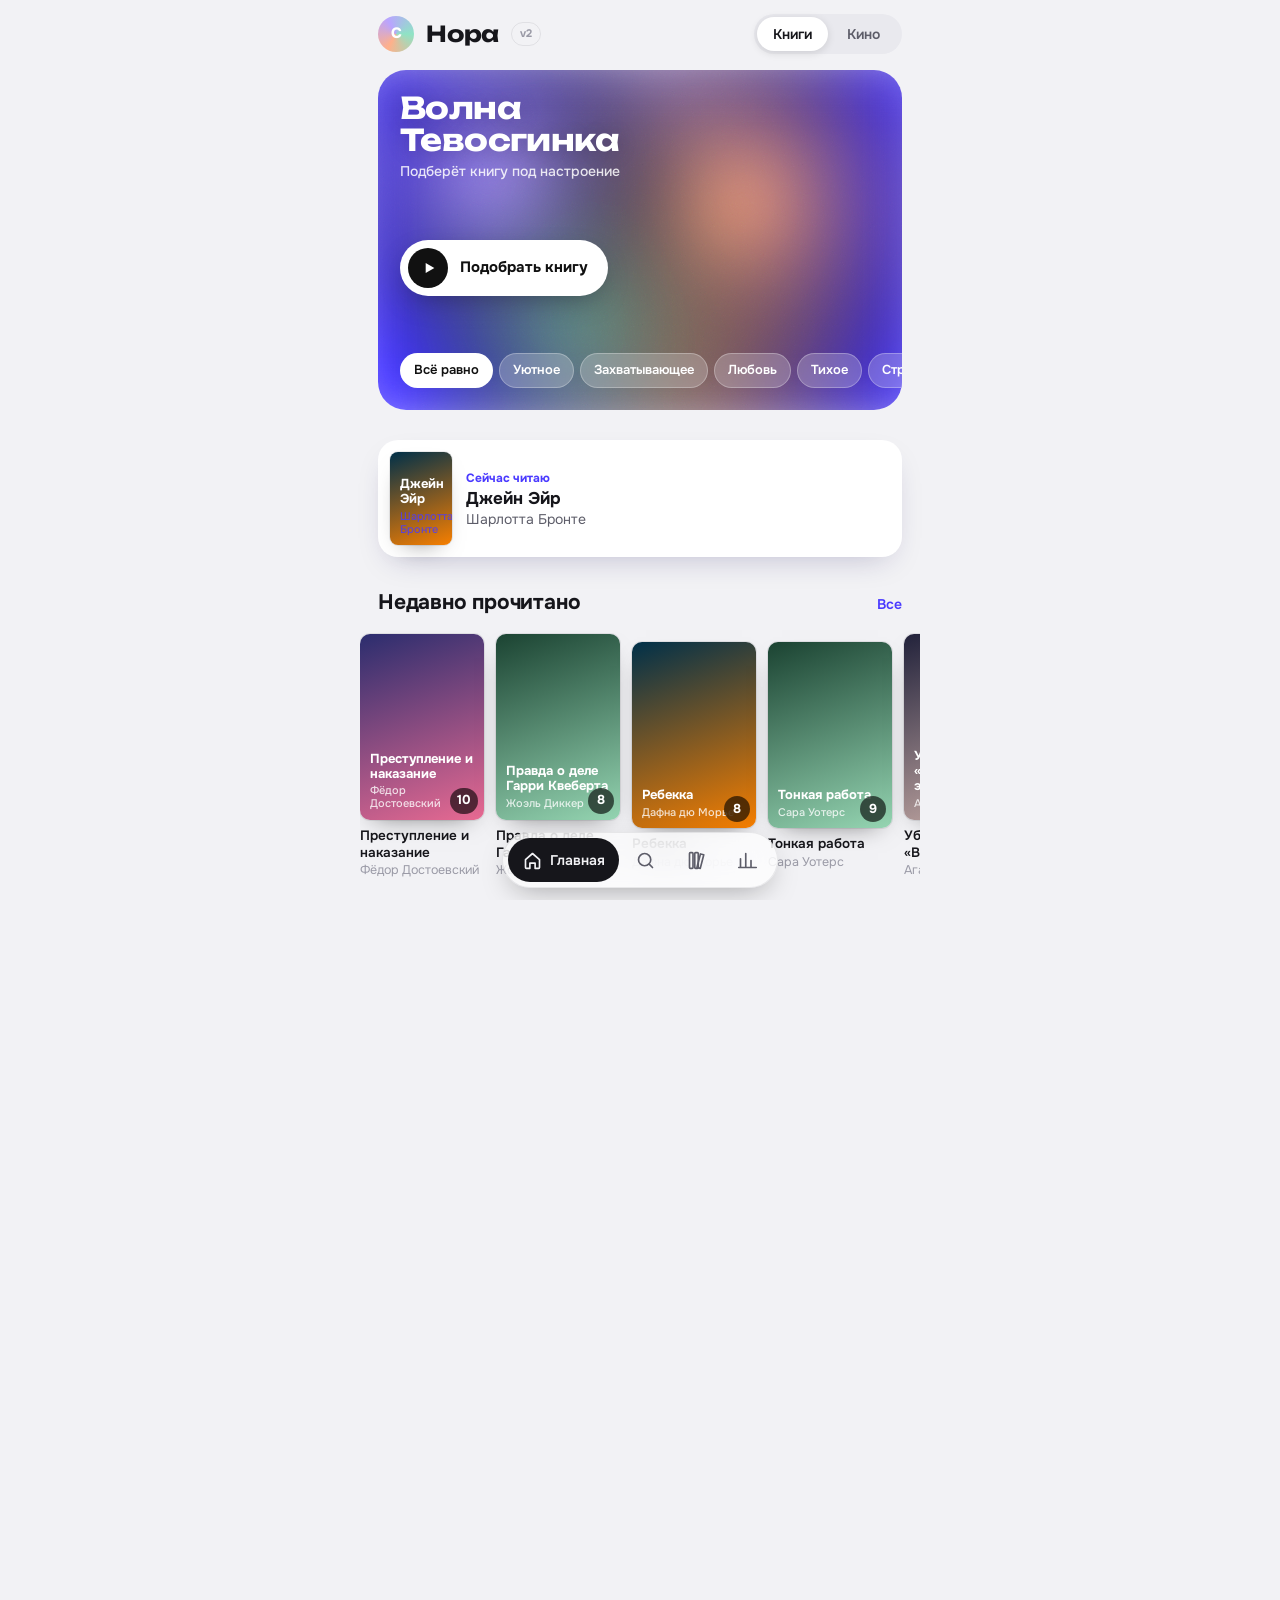
==== commit 106e1f9d: "v2: обложки поверх заглушек Co-Authored-By: Claude Opus 5.5 <noreply@anthropic.com> Claude-Session: " ====
--- a/v2/index.html
+++ b/v2/index.html
@@ -90,7 +90,8 @@
 
 /* обложки */
 .cv{position:relative;aspect-ratio:2/3;border-radius:10px;overflow:hidden;background:var(--surf2);box-shadow:0 10px 24px -14px rgba(0,0,0,.55),0 0 0 1px var(--line)}
-.cv img{width:100%;height:100%;object-fit:cover;opacity:0;transition:opacity .4s}
+.cv img{position:absolute;inset:0;z-index:1;width:100%;height:100%;object-fit:cover;opacity:0;transition:opacity .4s}
+.cv .rt{z-index:2}
 .cv img.ok{opacity:1}
 .cv .gen{position:absolute;inset:0;display:flex;flex-direction:column;justify-content:flex-end;padding:10px;color:#fff;font-weight:700;font-size:13px;line-height:1.15}
 .cv .gen small{font-weight:500;opacity:.8;font-size:11px;margin-top:3px}
